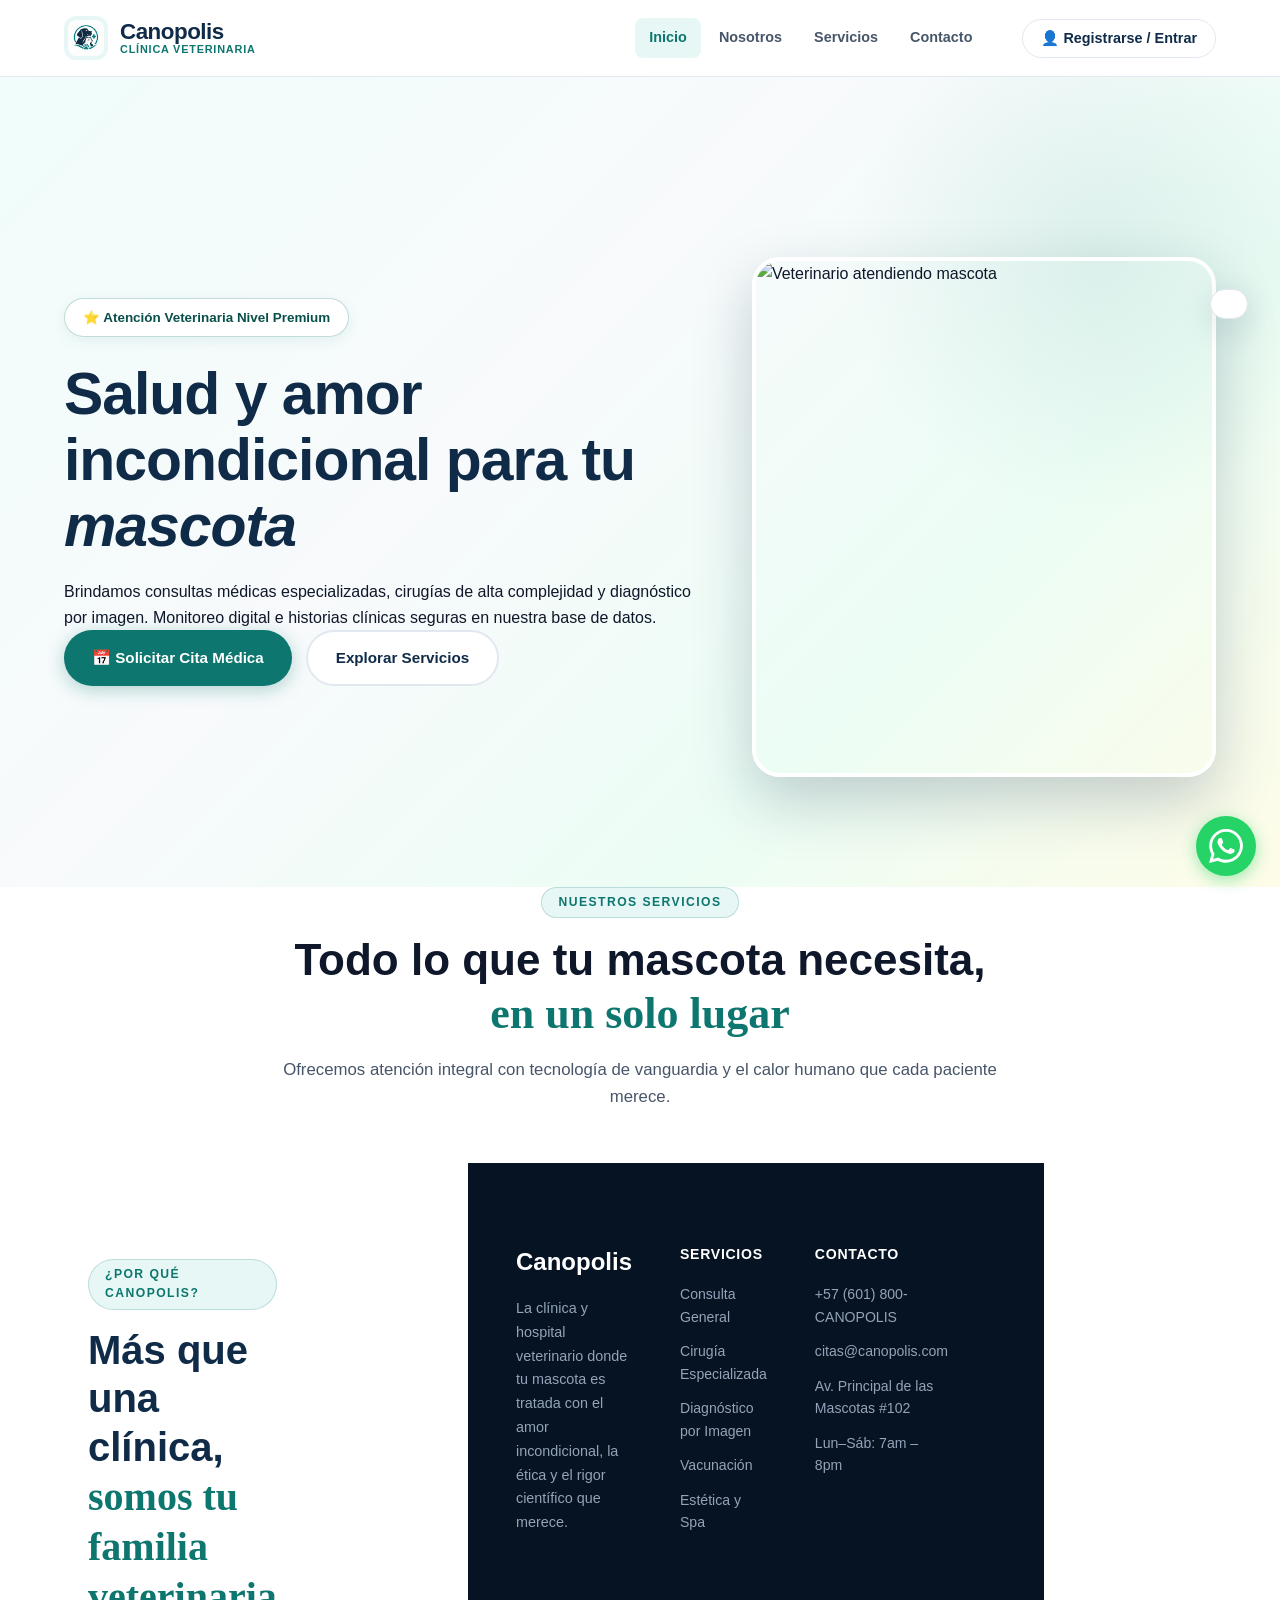
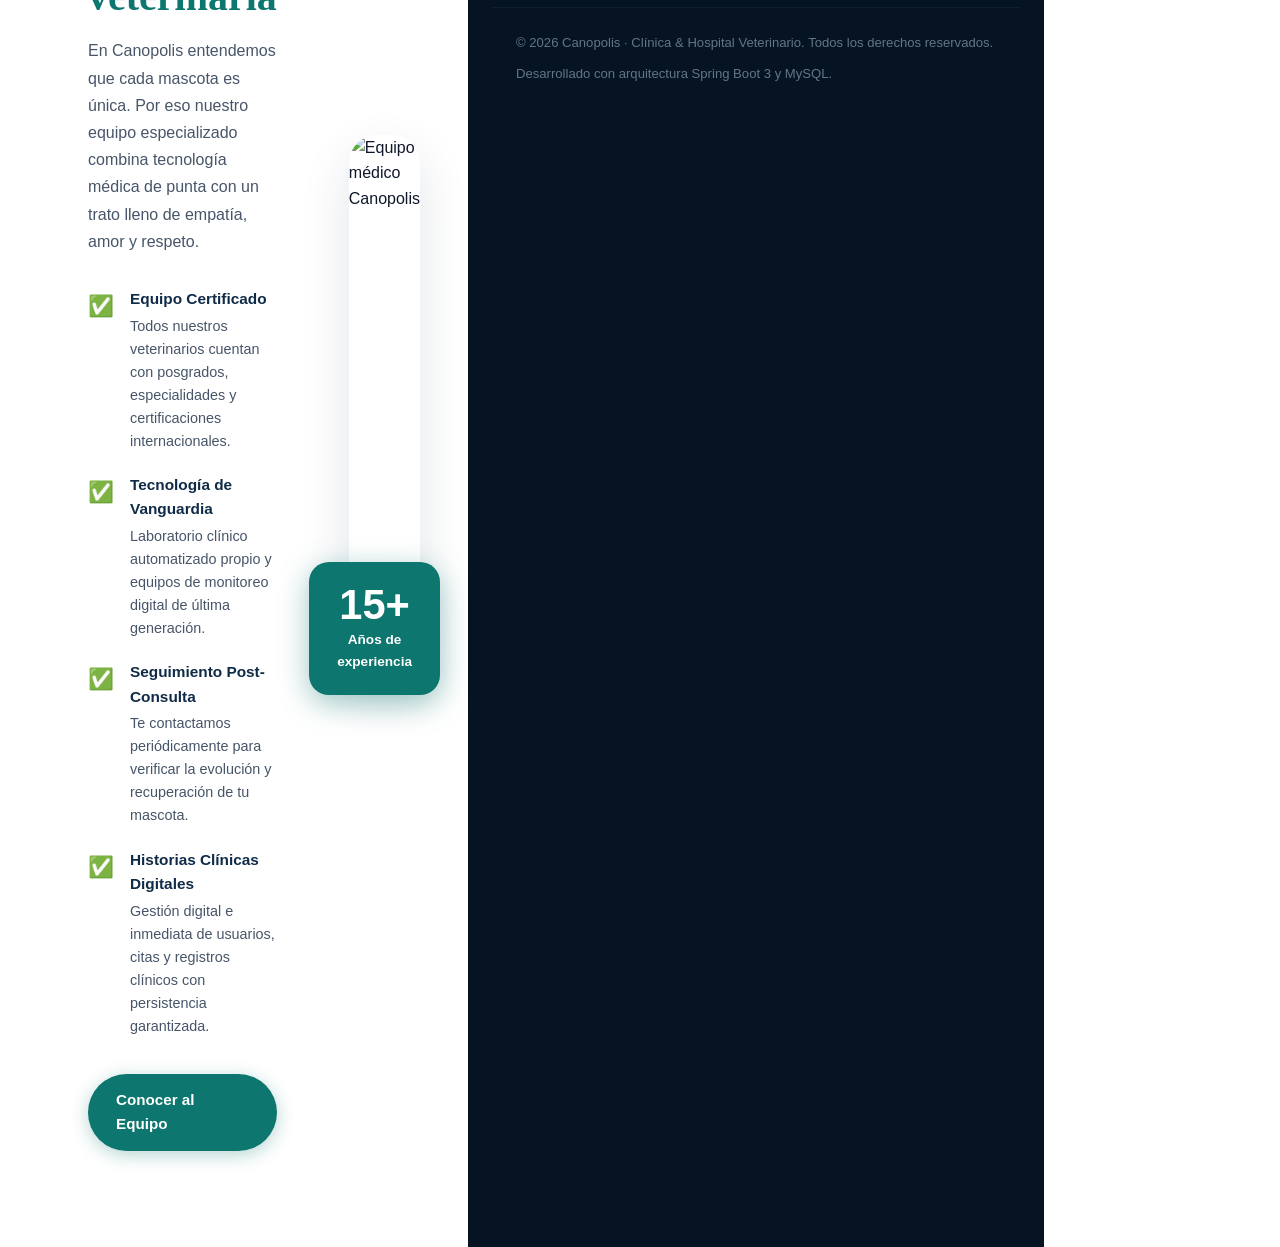
==== src/main/resources/static/index.html @ cd254b2e "Remove service cards from index.html Removed multiple service cards from the services grid section." ====
<!DOCTYPE html>
<html lang="es">

<head>
    <meta charset="UTF-8">
    <meta name="viewport" content="width=device-width, initial-scale=1.0">

    <title>Canopolis - Clínica Veterinaria</title>

    <link rel="stylesheet" href="css/styles.css">
</head>

<body>

    <!-- =======================================================
         HEADER / NAVBAR
    ======================================================== -->
    <header id="navbar" class="header">
<nav class="navbar">
    <a href="index.html" class="logo">
        <img src="images/logo-canopolis.png" alt="Canopolis" class="logo-image">
        <div class="logo-text">
            <strong>Canopolis</strong>
            <small>Clínica Veterinaria</small>
        </div>
    </a>
    
    <!-- Botón Hamburguesa para Móviles -->
    <button class="hamburger" id="hamburgerBtn" onclick="toggleMenu()" aria-label="Menú">
        <span></span>
        <span></span>
        <span></span>
    </button>
    
    <ul class="nav-menu" id="navMenu">
        <!-- Enlaces comunes para todos -->
        <li><a href="index.html" class="nav-link active">Inicio</a></li>
        <li><a href="nosotros.html" class="nav-link">Nosotros</a></li>
        <li><a href="servicios.html" class="nav-link">Servicios</a></li>
        <li><a href="contacto.html" class="nav-link">Contacto</a></li>
        
        <!-- ENLACES CONDICIONALES SEGÚN ROL -->
        
        <!-- Panel (SOLO VETERINARIO/ADMIN) -->
        <li id="panelVetNav" style="display: none;">
            <a href="veterinario.html" class="nav-link" onclick="accederPanelMedico(event)"> Panel Médico</a>
        </li>
        
        <!-- Mis Citas (SOLO CLIENTE) -->
        <li id="btnMisCitas" style="display: none;">
            <a href="javascript:void(0)" class="nav-link" onclick="abrirModalMisCitas()"> Mis Citas</a>
        </li>
        
        <!-- Historial Clínico (SOLO CLIENTE) -->
        <li id="btnHistorialClinico" style="display: none;">
            <a href="historia-clinica.html" class="nav-link">📋 Historial</a>
        </li>
        
        <!-- SEPARADOR para elementos de autenticación en móvil -->
        <li class="mobile-auth-actions" id="mobileAuthSeparator" style="display: none; margin-top: 12px; padding-top: 12px; border-top: 1px solid var(--clr-border);"></li>
        
        <!-- Botón Login / Registro (cuando NO está logueado) - MÓVIL -->
        <li class="mobile-auth-actions" id="mobileGuestActions">
            <button class="btn-login mobile-btn" onclick="switchModalTab('register'); openModal('loginModal')">
                👤 Registrarse / Entrar
            </button>
        </li>
        
        <!-- Badge de usuario logueado - MÓVIL -->
        <li class="mobile-auth-actions" id="mobileUserBadge" style="display: none;">
            <div style="width: 100%; display: flex; justify-content: space-between; align-items: center; gap: 10px;">
                <div style="display: flex; align-items: center; gap: 10px;">
                    <div class="user-avatar" id="mobileUserAvatar" style="width: 32px; height: 32px; border-radius: 50%; background: var(--clr-primary); color: white; display: flex; align-items: center; justify-content: center; font-weight: bold; font-size: 0.9rem;">U</div>
                    <div style="display: flex; flex-direction: column;">
                        <span id="mobileUserName" style="font-weight: 700; font-size: 0.85rem; color: var(--clr-secondary);">Usuario</span>
                        <span id="mobileUserRole" style="font-size: 0.7rem; color: var(--clr-gray); font-weight: 600;">CLIENTE</span>
                    </div>
                </div>
                <button class="btn-logout" onclick="handleLogout()" style="font-size: 0.75rem; padding: 4px 10px;">Salir</button>
            </div>
        </li>
    </ul>
    
    <!-- Botón Login / Registro (cuando NO está logueado) - DESKTOP -->
    <div class="guest-actions" id="guestNavActions">
        <button class="btn-login" onclick="switchModalTab('register'); openModal('loginModal')">
            👤 Registrarse / Entrar
        </button>
    </div>
    
    <!-- Badge de usuario logueado - DESKTOP -->
    <div class="user-badge" id="userProfileBadge" style="display: none;">
        <div class="user-avatar" id="userAvatar">U</div>
        <div class="user-info">
            <span id="userName">Usuario</span>
            <span id="userRole">CLIENTE</span>
        </div>
        <button class="btn-logout" onclick="handleLogout()">Salir</button>
    </div>
</nav>
    </header>


    <!-- =======================================================
         HERO SECTION
    ======================================================== -->
    <section class="hero" id="inicio">

        <div class="hero-content">

            <div class="hero-text">

                <div class="hero-badge">

                    ⭐ Atención Veterinaria Nivel Premium

                </div>

                <h1 class="hero-title">

                    Salud y amor incondicional para tu
                    <em>mascota</em>

                </h1>

                <p class="hero-description">

                    Brindamos consultas médicas especializadas,
                    cirugías de alta complejidad y
                    diagnóstico por imagen.

                    Monitoreo digital e historias clínicas seguras
                    en nuestra base de datos.

                </p>


                <!-- ===================================================
                     BOTONES HERO
                ==================================================== -->
                <div class="hero-buttons">

                    <button type="button"
                            class="btn-primary btn-large"
                            onclick="openModal('appointmentModal')">

                        📅 Solicitar Cita Médica

                    </button>

                    <a href="#servicios"
                       class="btn-outline btn-large">

                        Explorar Servicios

                    </a>

                </div>

            </div>


            <!-- Imagen -->
            <div class="hero-image-wrap">

                <div class="hero-img-container">

                    <img src="https://images.unsplash.com/photo-1700665537604-412e89a285c3?w=680&h=760&fit=crop&auto=format"
                         alt="Veterinario atendiendo mascota"
                         class="hero-img">


                    <div class="floating-badge badge-top">

                         </div>

                </div>

            </div>

        </div>

    </section>


    <!-- =======================================================
         SERVICIOS
    ======================================================== -->
    <section class="services" id="servicios">

        <div class="container">

            <div class="section-header">

                <span class="section-label">
                    NUESTROS SERVICIOS
                </span>

                <h2 class="section-title">

                    Todo lo que tu mascota necesita,
                    <em>en un solo lugar</em>

                </h2>

                <p class="section-subtitle">

                    Ofrecemos atención integral con tecnología
                    de vanguardia y el calor humano que cada
                    paciente merece.

                </p>

            </div>


            <div class="services-grid">

    <!-- =======================================================
         POR QUÉ ELEGIRNOS
    ======================================================== -->
    <section class="why-section">

        <div class="container">

            <div class="why-inner">

                <div class="why-text">

                    <span class="section-label">
                        ¿POR QUÉ CANOPOLIS?
                    </span>

                    <h2 class="section-title">

                        Más que una clínica,
                        <em>somos tu familia veterinaria</em>

                    </h2>

                    <p>

                        En Canopolis entendemos que cada mascota
                        es única. Por eso nuestro equipo especializado
                        combina tecnología médica de punta con un trato
                        lleno de empatía, amor y respeto.

                    </p>


                    <div class="why-features">


                        <div class="why-feature">

                            <span class="why-icon">
                                ✅
                            </span>

                            <div>

                                <strong>
                                    Equipo Certificado
                                </strong>

                                <p>

                                    Todos nuestros veterinarios cuentan
                                    con posgrados, especialidades y
                                    certificaciones internacionales.

                                </p>

                            </div>

                        </div>


                        <div class="why-feature">

                            <span class="why-icon">
                                ✅
                            </span>

                            <div>

                                <strong>
                                    Tecnología de Vanguardia
                                </strong>

                                <p>

                                    Laboratorio clínico automatizado
                                    propio y equipos de monitoreo digital
                                    de última generación.

                                </p>

                            </div>

                        </div>


                        <div class="why-feature">

                            <span class="why-icon">
                                ✅
                            </span>

                            <div>

                                <strong>
                                    Seguimiento Post-Consulta
                                </strong>

                                <p>

                                    Te contactamos periódicamente para
                                    verificar la evolución y recuperación
                                    de tu mascota.

                                </p>

                            </div>

                        </div>


                        <div class="why-feature">

                            <span class="why-icon">
                                ✅
                            </span>

                            <div>

                                <strong>
                                    Historias Clínicas Digitales
                                </strong>

                                <p>

                                    Gestión digital e inmediata de usuarios,
                                    citas y registros clínicos con
                                    persistencia garantizada.

                                </p>

                            </div>

                        </div>

                    </div>


                    <a href="nosotros.html"
                       class="btn-primary">

                        Conocer al Equipo

                    </a>

                </div>


                <div class="why-image">

                    <img src="https://images.unsplash.com/photo-1579684288361-5c1a2957a700?w=560&h=640&fit=crop&auto=format"
                         alt="Equipo médico Canopolis">

                    <div class="why-badge">

                        <span class="why-badge-num">
                            15+
                        </span>

                        <span class="why-badge-text">

                            Años de
                            <br>
                            experiencia

                        </span>

                    </div>

                </div>

            </div>

        </div>

    </section>


    <!-- =======================================================
         FOOTER
    ======================================================== -->
    <footer class="footer">

        <div class="container">

            <div class="footer-inner">


                <div class="footer-brand">

                    <div class="footer-logo">
                        Canopolis
                    </div>

                    <p>

                        La clínica y hospital veterinario donde
                        tu mascota es tratada con el amor
                        incondicional, la ética y el rigor científico
                        que merece.

                    </p>

                </div>


                <div class="footer-col">

                    <h5>
                        Servicios
                    </h5>

                    <ul>

                        <li>
                            <a href="#servicios">
                                Consulta General
                            </a>
                        </li>

                        <li>
                            <a href="#servicios">
                                Cirugía Especializada
                            </a>
                        </li>

                        <li>
                            <a href="#servicios">
                                Diagnóstico por Imagen
                            </a>
                        </li>

                        <li>
                            <a href="#servicios">
                                Vacunación
                            </a>
                        </li>

                        <li>
                            <a href="#servicios">
                                Estética y Spa
                            </a>
                        </li>

                    </ul>

                </div>


                <div class="footer-col">

                    <h5>
                        Contacto
                    </h5>

                    <ul>

                        <li>
                            +57 (601) 800-CANOPOLIS
                        </li>

                        <li>
                            citas@canopolis.com
                        </li>

                        <li>
                            Av. Principal de las Mascotas #102
                        </li>

                        <li>
                            Lun–Sáb: 7am – 8pm
                        </li>

                    </ul>

                </div>

            </div>


            <div class="footer-bottom">

                <p>
                    &copy; 2026 Canopolis · Clínica & Hospital
                    Veterinario. Todos los derechos reservados.
                </p>

                <p>
                    Desarrollado con arquitectura Spring Boot 3
                    y MySQL.
                </p>

            </div>

        </div>

    </footer>


    <!-- =======================================================
         LOGIN MODAL
    ======================================================== -->
    <div id="loginModal"
         class="modal-overlay"
         onclick="closeModalOutside(event, 'loginModal')">

        <div class="modal">

            <button class="modal-close"
                    onclick="closeModal('loginModal')">

                &times;

            </button>

            <div class="modal-logo">
                🐾 Canopolis
            </div>

            <h3>
                Iniciar Sesión
            </h3>

            <p>
                Accede al portal médico, historial clínico
                y gestión MySQL
            </p>


            <div class="modal-tabs">

                <button id="modalTabLogin"
                        class="modal-tab-btn active"
                        onclick="switchModalTab('login')">

                    Iniciar Sesión

                </button>

                <button id="modalTabRegister"
                        class="modal-tab-btn"
                        onclick="switchModalTab('register')">

                    Crear Cuenta

                </button>

            </div>


            <button class="demo-fill-btn"
                    onclick="fillDemoCredentials()">

                ⚡ Autocompletar con credenciales demo

            </button>


            <!-- Login -->
            <div id="loginForm"
                 class="tab-content active">

                <form onsubmit="handleLogin(event)">

                    <div class="form-group">

                        <label for="loginEmail">
                            Correo electrónico *
                        </label>

                        <input type="email"
                               id="loginEmail"
                               name="email"
                               required>

                    </div>


                    <div class="form-group">

                        <label for="loginPassword">
                            Contraseña *
                        </label>

                        <div class="pwd-input-wrap">

                            <input type="password"
                                   id="loginPassword"
                                   name="password"
                                   required>

                            <button type="button"
                                    class="toggle-pwd-btn"
                                    onclick="togglePasswordVisibility('loginPassword')">

                                👁️

                            </button>

                        </div>

                    </div>


                    <div id="authFeedback"
                         class="form-feedback"
                         style="display: none;">

                    </div>


                    <button type="submit"
                            id="loginSubmitBtn"
                            class="btn-primary full-btn">

                        Ingresar al Sistema

                    </button>

                </form>


                <p class="modal-footer-text">

                    ¿No tienes cuenta?

                    <a href="javascript:void(0)"
                       onclick="switchModalTab('register')">

                        Regístrate gratis

                    </a>

                </p>

            </div>


            <!-- Registro -->
            <div id="registerForm"
                 class="tab-content"
                 style="display: none;">

                <form onsubmit="handleRegister(event)">

                    <div class="form-group">

                        <label for="regName">
                            Nombre completo *
                        </label>

                        <input type="text"
                               id="regName"
                               name="name"
                               required>

                    </div>


                    <div class="form-group">

                        <label for="regEmail">
                            Correo electrónico *
                        </label>

                        <input type="email"
                               id="regEmail"
                               name="email"
                               required>

                    </div>


                    <div class="form-group">

                        <label for="regPassword">
                            Contraseña *
                        </label>

                        <div class="pwd-input-wrap">

                            <input type="password"
                                   id="regPassword"
                                   name="password"
                                   required>

                            <button type="button"
                                    class="toggle-pwd-btn"
                                    onclick="togglePasswordVisibility('regPassword')">

                                👁️

                            </button>

                        </div>

                    </div>


                    <button type="submit"
                            id="registerSubmitBtn"
                            class="btn-primary full-btn">

                        Crear Cuenta y Entrar

                    </button>

                </form>

            </div>

        </div>

    </div>


    <!-- =======================================================
         APPOINTMENT MODAL
         MODAL PARA AGENDAR CITA
    ======================================================== -->
    <div id="appointmentModal"
         class="modal-overlay"
         onclick="closeModalOutside(event, 'appointmentModal')">

        <div class="modal">

            <button class="modal-close"
                    onclick="closeModal('appointmentModal')">
                &times;
            </button>

            <div class="modal-logo">
                🐾 Canopolis
            </div>

            <h3>
                Agendar Cita Médica
            </h3>

            <p>
                Reserva una consulta para la atención de tu mascota
            </p>

            <form id="appointmentForm"
                onsubmit="submitForm(event)">

                <!-- Nombre mascota -->
                <div class="form-group">
                    <label for="petName">
                        Nombre de la mascota *
                    </label>
                    <input type="text"
                           id="petName"
                           name="petName"
                           placeholder="Ej. Firulais"
                           required>
                </div>

                <!-- Mini menú: Tipo de Mascota -->
                <div class="form-group">
                    <label class="form-label">
                        Tipo de Mascota *
                    </label>
                    <div class="pet-type-selector" id="petTypeSelector">
                        <button type="button" class="pet-type-btn active" data-value="Perro" onclick="selectPetType(this, 'Perro')">
                            <span class="pet-type-icon">🐶</span>
                            <span class="pet-type-name">Perro</span>
                        </button>
                        <button type="button" class="pet-type-btn" data-value="Gato" onclick="selectPetType(this, 'Gato')">
                            <span class="pet-type-icon">🐱</span>
                            <span class="pet-type-name">Gato</span>
                        </button>
                        <button type="button" class="pet-type-btn" data-value="Ave" onclick="selectPetType(this, 'Ave')">
                            <span class="pet-type-icon">🦜</span>
                            <span class="pet-type-name">Ave</span>
                        </button>
                        <button type="button" class="pet-type-btn" data-value="Roedor" onclick="selectPetType(this, 'Roedor')">
                            <span class="pet-type-icon">🐰</span>
                            <span class="pet-type-name">Roedor</span>
                        </button>
                        <button type="button" class="pet-type-btn" data-value="Otro" onclick="selectPetType(this, 'Otro')">
                            <span class="pet-type-icon">🐾</span>
                            <span class="pet-type-name">Otro</span>
                        </button>
                    </div>
                    <input type="hidden" id="petSpecies" name="petSpecies" value="Perro">
                </div>

                <!-- Tipo de consulta -->
                <div class="form-group">
                    <label for="appointmentType">
                        Tipo de consulta *
                    </label>
                    <select id="appointmentType"
                            name="appointmentType"
                            required>
                        <option value=""
                                disabled
                                selected>
                            Selecciona un servicio
                        </option>
                        <option value="general">
                            Consulta General
                        </option>
                        <option value="vaccine">
                            Vacunación
                        </option>
                        <option value="checkup">
                            Chequeo Preventivo
                        </option>
                        <option value="surgery">
                            Cirugía Especializada
                        </option>
                    </select>
                </div>

                <!-- Preferencia de Jornada / Horario (Reemplazo de fecha y hora) -->
                <div class="form-group">
                    <label for="appointmentSchedule">
                        Jornada o Preferencia de Horario *
                    </label>
                    <select id="appointmentSchedule"
                            name="appointmentSchedule"
                            required>
                        <option value="manana" selected>
                            🌅 Jornada Mañana (8:00 AM - 12:00 PM)
                        </option>
                        <option value="tarde">
                            ☀️ Jornada Tarde (12:00 PM - 5:00 PM)
                        </option>
                        <option value="noche">
                            🌙 Jornada Noche (5:00 PM - 8:00 PM)
                        </option>
                        <option value="asap">
                            ⚡ Lo antes posible / Primer turno disponible
                        </option>
                    </select>
                </div>

                <!-- Notas -->
                <div class="form-group">
                    <label for="appointmentNotes">
                        Motivo de la visita / Notas adicionales
                    </label>
                    <textarea id="appointmentNotes"
                              name="notes"
                              rows="3"
                              placeholder="Describe brevemente los síntomas o motivo..."></textarea>
                </div>

                <!-- Mensaje -->
                <div id="appointmentFeedback"
                     class="form-feedback"
                     style="display: none;">
                </div>

                <!-- Confirmar -->
                <button type="submit"
                        id="appointmentSubmitBtn"
                        class="btn-primary full-btn">
                    📅 Confirmar Cita
                </button>

            </form>

        </div>

    </div>

    <!-- =======================================================
         MODAL CATÁLOGO DE VACUNAS
    ======================================================== -->
    <div id="vaccineCatalogModal"
         class="modal-overlay"
         onclick="closeModalOutside(event, 'vaccineCatalogModal')">

        <div class="modal" style="max-width: 760px;">

            <button class="modal-close"
                    onclick="closeModal('vaccineCatalogModal')">
                &times;
            </button>

            <div class="modal-logo">
                💉 Canopolis
            </div>

            <h3>
                Catálogo de Vacunación Veterinaria
            </h3>

            <p>
                Biológicos certificados con cadena de frío garantizada y aplicación por especialistas
            </p>

            <div class="vaccine-catalog-grid">

                <div class="vaccine-card">
                    <div class="vaccine-header">
                        <span class="vaccine-badge-target">Caninos 🐕</span>
                        <h4>Vacuna Pentavalente / Séxtuple</h4>
                    </div>
                    <p class="vaccine-desc">Protección integral contra Moquillo, Parvovirus, Hepatitis, Parainfluenza y Leptospirosis.</p>
                    <div class="vaccine-footer">
                        <span class="vaccine-price-tag">$75.000 COP</span>
                        <button type="button" class="btn-primary btn-sm-pad" onclick="selectVaccineAndBook('Vacuna Séxtuple Canina')">Agendar →</button>
                    </div>
                </div>

                <div class="vaccine-card">
                    <div class="vaccine-header">
                        <span class="vaccine-badge-target">Felinos 🐈</span>
                        <h4>Vacuna Triple Felina</h4>
                    </div>
                    <p class="vaccine-desc">Protección indispensable contra Rinotraqueítis, Calicivirus y Panleucopenia felina.</p>
                    <div class="vaccine-footer">
                        <span class="vaccine-price-tag">$65.000 COP</span>
                        <button type="button" class="btn-primary btn-sm-pad" onclick="selectVaccineAndBook('Vacuna Triple Felina')">Agendar →</button>
                    </div>
                </div>

                <div class="vaccine-card">
                    <div class="vaccine-header">
                        <span class="vaccine-badge-target">Caninos y Felinos 🛡️</span>
                        <h4>Vacuna Antirrábica</h4>
                    </div>
                    <p class="vaccine-desc">Inmunización obligatoria anual contra el virus de la Rabia. Incluye carnet oficial.</p>
                    <div class="vaccine-footer">
                        <span class="vaccine-price-tag">$45.000 COP</span>
                        <button type="button" class="btn-primary btn-sm-pad" onclick="selectVaccineAndBook('Vacuna Antirrábica')">Agendar →</button>
                    </div>
                </div>

                <div class="vaccine-card">
                    <div class="vaccine-header">
                        <span class="vaccine-badge-target">Felinos 🐈‍⬛</span>
                        <h4>Vacuna Leucemia Felina (FeLV)</h4>
                    </div>
                    <p class="vaccine-desc">Prevención efectiva del virus de la leucemia felina. Requiere prueba previa.</p>
                    <div class="vaccine-footer">
                        <span class="vaccine-price-tag">$70.000 COP</span>
                        <button type="button" class="btn-primary btn-sm-pad" onclick="selectVaccineAndBook('Vacuna Leucemia Felina')">Agendar →</button>
                    </div>
                </div>

                <div class="vaccine-card">
                    <div class="vaccine-header">
                        <span class="vaccine-badge-target">Caninos 🦮</span>
                        <h4>Vacuna Bordetella (Tos de Perreras)</h4>
                    </div>
                    <p class="vaccine-desc">Protección respiratoria para perros que frecuentan parques, guarderías o hoteles.</p>
                    <div class="vaccine-footer">
                        <span class="vaccine-price-tag">$55.000 COP</span>
                        <button type="button" class="btn-primary btn-sm-pad" onclick="selectVaccineAndBook('Vacuna Bordetella')">Agendar →</button>
                    </div>
                </div>

                <div class="vaccine-card">
                    <div class="vaccine-header">
                        <span class="vaccine-badge-target">Caninos 🦠</span>
                        <h4>Vacuna Giardia</h4>
                    </div>
                    <p class="vaccine-desc">Disminuye la severidad de cuadros diarreicos y excreción de quistes por Giardia.</p>
                    <div class="vaccine-footer">
                        <span class="vaccine-price-tag">$50.000 COP</span>
                        <button type="button" class="btn-primary btn-sm-pad" onclick="selectVaccineAndBook('Vacuna Giardia')">Agendar →</button>
                    </div>
                </div>

            </div>

        </div>

    </div>


   

    <!-- =======================================================
         BACK TO TOP
    ======================================================== -->
    <button id="backToTop"
            class="back-to-top"
            onclick="window.scrollTo({top:0,behavior:'smooth'})">

        ↑

    </button>


    <!-- =======================================================
         MODAL MIS CITAS
    ======================================================== -->
    <div id="misCitasModal"
         class="modal-overlay"
         onclick="closeModalOutside(event, 'misCitasModal')">

        <div class="modal"
             style="max-width: 680px;">

            <button class="modal-close"
                    onclick="closeModal('misCitasModal')">

                &times;

            </button>


            <div class="modal-logo">

                📅 Mis Citas Médicas

            </div>


            <p>
                Historial y citas programadas en Canopolis
            </p>


            <div id="misCitasContenido"
                 style="margin-top: 20px;
                        max-height: 400px;
                        overflow-y: auto;">

                <p style="text-align: center;
                          color: var(--clr-gray);">

                    Cargando tus citas...

                </p>

            </div>

        </div>

    </div>


    <!-- =======================================================
         BOTÓN FLOTANTE DE WHATSAPP
    ======================================================== -->
    <a href="https://wa.me/573105341260?text=Hola%20Canopolis%2C%20quisiera%20solicitar%20informaci%C3%B3n%20sobre%20sus%20servicios%20veterinarios"
       class="whatsapp-float"
       target="_blank"
       rel="noopener noreferrer"
       aria-label="Contactar por WhatsApp">
        <span class="whatsapp-tooltip">💬 ¡Habla con nosotros por WhatsApp!</span>
        <svg width="34" height="34" viewBox="0 0 24 24" fill="currentColor">
            <path d="M.057 24l1.687-6.163c-1.041-1.804-1.588-3.849-1.587-5.946.003-6.556 5.338-11.891 11.893-11.891 3.181.001 6.167 1.24 8.413 3.488 2.245 2.248 3.481 5.236 3.48 8.414-.003 6.557-5.338 11.892-11.893 11.892-1.99-.001-3.951-.5-5.688-1.448l-6.705 1.654zm6.597-3.807c1.676.995 3.276 1.591 5.392 1.592 5.448 0 9.886-4.434 9.889-9.885.002-5.462-4.415-9.89-9.881-9.892-5.452 0-9.887 4.434-9.889 9.884-.001 2.225.651 3.891 1.746 5.634l-.999 3.648 3.742-.981zm11.387-5.464c-.074-.124-.272-.198-.57-.347-.297-.149-1.758-.868-2.031-.967-.272-.099-.47-.149-.669.149-.198.297-.768.967-.941 1.165-.173.198-.347.223-.644.074-.297-.149-1.255-.462-2.39-1.475-.883-.788-1.48-1.761-1.653-2.059-.173-.297-.018-.458.13-.606.134-.133.297-.347.446-.521.151-.172.2-.296.3-.495.099-.198.05-.372-.025-.521-.075-.148-.669-1.611-.916-2.206-.242-.579-.487-.501-.669-.51l-.57-.01c-.198 0-.52.074-.792.372s-1.04 1.016-1.04 2.479 1.065 2.876 1.213 3.074c.149.198 2.095 3.2 5.076 4.487.709.306 1.263.489 1.694.626.712.226 1.36.194 1.872.118.571-.085 1.758-.719 2.006-1.413.248-.695.248-1.29.173-1.414z"/>
        </svg>
    </a>

    <!-- =======================================================
         JAVASCRIPT
    ======================================================== -->
    <script src="js/app.js"></script>

</body>

</html>
---- src/main/resources/static/css/styles.css ----
/* ==========================================================================
   CANOPOLIS - CLÍNICA & HOSPITAL VETERINARIO
   Paleta Institucional: Verde Clínico, Azul Marino Institucional y Blanco Puro
   ========================================================================== */

/* --- VARIABLES INSTITUCIONALES --- */
:root {
  /* Primarios Institucionales (Verde Médico / Teal Quirúrgico) */
  --clr-primary: #0d766e;           /* Verde Clínico Institucional */
  --clr-primary-dark: #084f4a;      /* Teal Médico Oscuro */
  --clr-primary-hover: #0a5c56;
  --clr-primary-light: #e6f7f5;     /* Fondo Menta Clínico Suave */
  --clr-primary-tint: #ccfbf1;      /* Acento Suave */

  /* Secundarios Institucionales (Azul Marino Hospitalario y Confianza) */
  --clr-secondary: #0f2b48;         /* Azul Marino Institucional */
  --clr-secondary-dark: #091a2d;    /* Azul Marino Profundo */
  --clr-secondary-light: #1e3a5f;

  /* Acentos y Señalética Médica */
  --clr-accent: #0f766e;            /* Verde Salud Animal */
  --clr-accent2: #d97706;           /* Ámbar / Oro Institucional para Acreditaciones */
  --clr-emergency: #dc2626;         /* Rojo Alerta de Urgencias 24/7 */
  --clr-emergency-bg: rgba(220, 38, 38, 0.12);

  /* Neutros, Textos y Fondos Clínicos */
  --clr-dark: #0f172a;              /* Slate 900 Principal */
  --clr-dark2: #1e293b;             /* Slate 800 */
  --clr-gray: #475569;              /* Gris Texto Neutro y Profesional */
  --clr-gray-light: #94a3b8;        /* Gris Claro */
  --clr-light: #f8fafc;             /* Fondo Clínico Limpio */
  --clr-light-hover: #f1f5f9;
  --clr-white: #ffffff;             /* Blanco Clínico */
  --clr-border: #e2e8f0;            /* Borde Sutil */
  --clr-border-focus: #0d766e;

  /* Tipografía */
  --font-head: 'Nunito', -apple-system, BlinkMacSystemFont, 'Segoe UI', Roboto, sans-serif;
  --font-body: 'Nunito', -apple-system, BlinkMacSystemFont, 'Segoe UI', Roboto, sans-serif;
  --font-serif: 'Lora', Georgia, serif;
  --font-mono: 'JetBrains Mono', 'Courier New', monospace;

  /* Formas y Sombras Institucionales */
  --radius-sm: 8px;
  --radius: 16px;
  --radius-lg: 24px;
  --radius-full: 9999px;
  --shadow-sm: 0 1px 3px rgba(15, 23, 42, 0.08);
  --shadow: 0 4px 20px rgba(13, 118, 110, 0.12);
  --shadow-card: 0 4px 18px rgba(15, 23, 42, 0.06);
  --shadow-hover: 0 12px 32px rgba(15, 43, 72, 0.14);
  --shadow-elevated: 0 20px 48px -12px rgba(15, 43, 72, 0.18);
  --transition: 0.25s cubic-bezier(0.4, 0, 0.2, 1);
}

/* --- RESET BÁSICO --- */
*, *::before, *::after {
  box-sizing: border-box;
  margin: 0;
  padding: 0;
}

html {
  scroll-behavior: smooth;
}

body {
  font-family: var(--font-body);
  color: var(--clr-dark);
  background: var(--clr-white);
  line-height: 1.6;
  overflow-x: hidden;
  -webkit-font-smoothing: antialiased;
}

img {
  display: block;
  width: 100%;
  height: 100%;
  object-fit: cover;
}

a {
  text-decoration: none;
  color: inherit;
}

ul {
  list-style: none;
}

button, input, select, textarea {
  font-family: inherit;
}

/* --- UTILIDADES DE CONTENIDO --- */
.container {
  max-width: 1200px;
  margin: 0 auto;
  padding: 0 24px;
}

.section {
  padding: 96px 0;
}

.bg-light {
  background: var(--clr-light);
}

.section-header {
  text-align: center;
  max-width: 680px;
  margin: 0 auto 64px;
}

.section-label {
  display: inline-block;
  font-size: 0.76rem;
  font-weight: 800;
  letter-spacing: 0.12em;
  text-transform: uppercase;
  color: var(--clr-primary);
  background: var(--clr-primary-light);
  border: 1px solid rgba(13, 118, 110, 0.2);
  padding: 5px 16px;
  border-radius: var(--radius-full);
  margin-bottom: 16px;
}

.section-label.light {
  background: rgba(255, 255, 255, 0.15);
  color: #fff;
  border-color: rgba(255, 255, 255, 0.25);
}

.section-header h2 {
  font-family: var(--font-head);
  font-size: clamp(2rem, 4vw, 2.75rem);
  font-weight: 800;
  line-height: 1.2;
  color: var(--clr-dark);
  margin-bottom: 16px;
}

.section-header h2 em {
  font-style: normal;
  color: var(--clr-primary);
  font-family: var(--font-serif);
}

.section-header p {
  color: var(--clr-gray);
  font-size: 1.05rem;
}

/* --- BOTONES INSTITUCIONALES --- */
.btn-primary {
  display: inline-flex;
  align-items: center;
  justify-content: center;
  gap: 8px;
  background: var(--clr-primary);
  color: #fff;
  font-family: var(--font-head);
  font-size: 0.95rem;
  font-weight: 700;
  padding: 14px 28px;
  border-radius: var(--radius-full);
  border: none;
  cursor: pointer;
  transition: all var(--transition);
  box-shadow: 0 4px 18px rgba(13, 118, 110, 0.3);
  text-decoration: none;
}

.btn-primary:hover {
  background: var(--clr-primary-dark);
  transform: translateY(-2px);
  box-shadow: 0 8px 26px rgba(13, 118, 110, 0.42);
}

.btn-outline {
  display: inline-flex;
  align-items: center;
  justify-content: center;
  gap: 8px;
  background: #fff;
  color: var(--clr-secondary);
  font-family: var(--font-head);
  font-size: 0.95rem;
  font-weight: 700;
  padding: 14px 28px;
  border-radius: var(--radius-full);
  border: 2px solid var(--clr-border);
  cursor: pointer;
  transition: all var(--transition);
  text-decoration: none;
}

.btn-outline:hover {
  border-color: var(--clr-primary);
  color: var(--clr-primary);
  background: var(--clr-primary-light);
  transform: translateY(-2px);
}

.btn-secondary-pill {
  display: inline-flex;
  align-items: center;
  gap: 8px;
  background: var(--clr-secondary);
  color: #fff;
  font-family: var(--font-head);
  font-size: 0.9rem;
  font-weight: 700;
  padding: 14px 24px;
  border-radius: var(--radius-full);
  border: none;
  cursor: pointer;
  transition: all var(--transition);
}

.btn-secondary-pill:hover {
  background: var(--clr-secondary-light);
  transform: translateY(-2px);
  box-shadow: 0 6px 20px rgba(15, 43, 72, 0.3);
}

.btn-login {
  display: inline-flex;
  align-items: center;
  gap: 6px;
  background: transparent;
  color: var(--clr-secondary);
  font-family: var(--font-head);
  font-size: 0.9rem;
  font-weight: 700;
  padding: 10px 18px;
  border-radius: var(--radius-full);
  border: 1.5px solid var(--clr-border);
  cursor: pointer;
  transition: all var(--transition);
}

.btn-login:hover {
  border-color: var(--clr-primary);
  color: var(--clr-primary);
  background: var(--clr-primary-light);
}

.btn-cta {
  background: var(--clr-primary);
  color: #fff;
  font-family: var(--font-head);
  font-size: 0.9rem;
  font-weight: 700;
  padding: 12px 24px;
  border-radius: var(--radius-full);
  border: none;
  cursor: pointer;
  transition: background var(--transition), transform var(--transition);
}

.btn-cta:hover {
  background: var(--clr-primary-dark);
  transform: scale(1.03);
}

.full-btn {
  width: 100%;
  justify-content: center;
}

/* --- TOPBAR INSTITUCIONAL --- */
.topbar {
  background: var(--clr-secondary-dark);
  color: #cbd5e1;
  font-size: 0.82rem;
  padding: 8px 0;
  border-bottom: 1px solid rgba(255, 255, 255, 0.08);
}

.topbar-inner {
  max-width: 1200px;
  margin: 0 auto;
  padding: 0 24px;
  display: flex;
  align-items: center;
  justify-content: space-between;
  gap: 16px;
  flex-wrap: wrap;
}

.topbar-left {
  display: flex;
  align-items: center;
  gap: 20px;
  flex-wrap: wrap;
}

.topbar-left strong {
  color: #5eead4;
}

.emergency-badge {
  display: inline-flex;
  align-items: center;
  gap: 6px;
  background: rgba(220, 38, 38, 0.2);
  color: #fca5a5;
  border: 1px solid rgba(220, 38, 38, 0.35);
  padding: 4px 14px;
  border-radius: var(--radius-full);
  font-weight: 700;
  font-size: 0.78rem;
  letter-spacing: 0.2px;
  animation: pulse-text 2s ease-in-out infinite;
}

@keyframes pulse-text {
  0%, 100% { opacity: 1; }
  50% { opacity: 0.75; }
}

/* Status Pill MySQL XAMPP en Topbar */
.status-pill {
  display: inline-flex;
  align-items: center;
  gap: 7px;
  padding: 3px 10px;
  border-radius: var(--radius-full);
  background: rgba(15, 23, 42, 0.7);
  border: 1px solid rgba(255, 255, 255, 0.15);
  font-size: 0.76rem;
  font-weight: 600;
  color: #cbd5e1;
}

.status-dot {
  width: 7px;
  height: 7px;
  border-radius: 50%;
  background-color: #f59e0b;
  box-shadow: 0 0 8px #f59e0b;
  transition: all var(--transition);
}

.status-dot.online {
  background-color: #10b981;
  box-shadow: 0 0 10px #10b981;
}

.status-dot.offline {
  background-color: #ef4444;
  box-shadow: 0 0 10px #ef4444;
}

/* --- NAVBAR CORREGIDO --- */
.header {
  position: sticky;
  top: 0;
  z-index: 100;
  background: rgba(255, 255, 255, 0.98);
  backdrop-filter: blur(14px);
  -webkit-backdrop-filter: blur(14px);
  border-bottom: 1px solid var(--clr-border);
  transition: box-shadow var(--transition);
}

.header.scrolled {
  box-shadow: 0 4px 24px rgba(15, 43, 72, 0.08);
}

.navbar {
  max-width: 1200px;
  margin: 0 auto;
  padding: 0 24px;
  height: 76px;
  display: flex;
  align-items: center;
  justify-content: space-between;
  gap: 28px;
}

.logo {
  display: flex;
  align-items: center;
  gap: 12px;
  color: var(--clr-secondary);
  flex-shrink: 0;
}

.logo-image {
  width: 44px;
  height: 44px;
  object-fit: contain;
  border-radius: 12px;
  background: var(--clr-primary-light);
  padding: 4px;
}

.logo-text {
  display: flex;
  flex-direction: column;
  line-height: 1.1;
}

.logo-text strong {
  font-family: var(--font-head);
  font-size: 1.4rem;
  font-weight: 900;
  color: var(--clr-secondary);
  letter-spacing: -0.5px;
}

.logo-text small {
  font-size: 0.68rem;
  font-weight: 800;
  text-transform: uppercase;
  letter-spacing: 0.8px;
  color: var(--clr-primary);
}

.nav-menu {
  display: flex;
  align-items: center;
  gap: 4px;
  margin-left: auto;
  list-style: none;
}

.nav-menu li {
  display: inline-block;
}

.nav-link {
  font-size: 0.9rem;
  font-weight: 700;
  color: var(--clr-gray);
  padding: 8px 14px;
  border-radius: var(--radius-sm);
  transition: color var(--transition), background var(--transition);
  display: inline-block;
}

.nav-link:hover, .nav-link.active {
  color: var(--clr-primary);
  background: var(--clr-primary-light);
}

.guest-actions {
  display: flex;
  align-items: center;
  gap: 12px;
  flex-shrink: 0;
  margin-left: 16px;
}

.user-badge {
  display: flex;
  align-items: center;
  gap: 10px;
  background: var(--clr-primary-light);
  border: 1px solid rgba(13, 118, 110, 0.3);
  padding: 6px 14px;
  border-radius: var(--radius-full);
  flex-shrink: 0;
}

.user-avatar {
  width: 32px;
  height: 32px;
  border-radius: 50%;
  background: var(--clr-primary);
  color: #fff;
  font-weight: 800;
  font-size: 0.85rem;
  display: flex;
  align-items: center;
  justify-content: center;
  flex-shrink: 0;
}

.user-info {
  display: flex;
  flex-direction: column;
  line-height: 1.15;
}

.user-info span {
  font-size: 0.85rem;
}

#userName {
  font-weight: 800;
  color: var(--clr-secondary);
}

#userRole {
  font-size: 0.68rem;
  color: var(--clr-primary-dark);
  font-weight: 700;
}

.btn-logout {
  background: none;
  border: none;
  cursor: pointer;
  display: flex;
  align-items: center;
  gap: 4px;
  font-size: 0.75rem;
  font-weight: 700;
  color: var(--clr-emergency);
  padding: 4px 8px;
  border-radius: var(--radius-sm);
  transition: background var(--transition);
}

.btn-logout:hover {
  background: rgba(220, 38, 38, 0.1);
}

.hamburger {
  display: none;
  flex-direction: column;
  gap: 5px;
  padding: 8px;
  background: none;
  border: none;
  cursor: pointer;
  margin-left: auto;
}

.hamburger span {
  width: 24px;
  height: 2.5px;
  background: var(--clr-secondary);
  border-radius: 2px;
  transition: all var(--transition);
  display: block;
}

/* --- HERO --- */
.hero {
  min-height: 90vh;
  background: linear-gradient(135deg, #f0fdfa 0%, #f8fafc 40%, #ecfdf5 70%, #fefce8 100%);
  display: flex;
  flex-direction: column;
  justify-content: center;
  padding: 60px 0 0;
  position: relative;
  overflow: hidden;
}

.hero::before {
  content: '';
  position: absolute;
  top: -80px;
  right: -80px;
  width: 520px;
  height: 520px;
  background: radial-gradient(circle, rgba(13, 118, 110, 0.09) 0%, transparent 70%);
  pointer-events: none;
}

.hero-content {
  max-width: 1200px;
  margin: 0 auto;
  padding: 60px 24px 50px;
  display: grid;
  grid-template-columns: 1.15fr 0.85fr;
  align-items: center;
  gap: 60px;
}

.hero-badge {
  display: inline-flex;
  align-items: center;
  gap: 8px;
  background: #fff;
  border: 1px solid rgba(13, 118, 110, 0.25);
  color: var(--clr-primary-dark);
  font-size: 0.84rem;
  font-weight: 800;
  padding: 8px 18px;
  border-radius: var(--radius-full);
  margin-bottom: 24px;
  box-shadow: 0 4px 14px rgba(13, 118, 110, 0.08);
}

.hero-title {
  font-family: var(--font-head);
  font-size: clamp(2.4rem, 4.6vw, 3.7rem);
  font-weight: 900;
  line-height: 1.12;
  color: var(--clr-secondary);
  margin-bottom: 20px;
  letter-spacing: -1px;
}

.hero-title .highlight {
  color: var(--clr-primary);
  font-family: var(--font-serif);
  font-style: italic;
  font-weight: 600;
}

.hero-desc {
  font-size: 1.08rem;
  color: var(--clr-gray);
  margin-bottom: 34px;
  max-width: 520px;
  line-height: 1.7;
}

.hero-buttons {
  display: flex;
  gap: 14px;
  flex-wrap: wrap;
  margin-bottom: 50px;
}

.hero-stats {
  display: flex;
  gap: 40px;
  flex-wrap: wrap;
  padding-top: 20px;
  border-top: 1px solid rgba(15, 43, 72, 0.1);
}

.stat-num {
  display: block;
  font-size: 2.2rem;
  font-weight: 900;
  color: var(--clr-secondary);
  line-height: 1;
}

.stat-label {
  font-size: 0.82rem;
  color: var(--clr-gray);
  font-weight: 600;
}

/* Hero Image Wrap & Floating Badges */
.hero-image-wrap {
  display: flex;
  justify-content: center;
  align-items: center;
}

.hero-img-container {
  position: relative;
  width: 100%;
  max-width: 480px;
  border-radius: 28px;
}

.hero-img {
  width: 100%;
  height: 520px;
  object-fit: cover;
  border-radius: 28px;
  box-shadow: 0 24px 60px rgba(15, 43, 72, 0.22);
  border: 4px solid #fff;
}

.floating-badge {
  position: absolute;
  background: #fff;
  border-radius: 16px;
  padding: 14px 18px;
  display: flex;
  align-items: center;
  gap: 12px;
  box-shadow: 0 10px 32px rgba(15, 43, 72, 0.15);
  border: 1px solid var(--clr-border);
  font-size: 0.85rem;
  animation: float 3.5s ease-in-out infinite;
  z-index: 2;
}

.floating-badge.badge-top {
  top: 32px;
  right: -32px;
}

.floating-badge.badge-bottom {
  bottom: 48px;
  left: -32px;
  animation-delay: 1.7s;
}

@keyframes float {
  0%, 100% { transform: translateY(0); }
  50% { transform: translateY(-8px); }
}

.badge-icon {
  width: 44px;
  height: 44px;
  border-radius: 12px;
  display: flex;
  align-items: center;
  justify-content: center;
  font-size: 1.25rem;
  flex-shrink: 0;
}

.badge-green {
  background: var(--clr-primary-light);
}

.badge-orange {
  background: #fef3c7;
}

.badge-title {
  font-weight: 800;
  color: var(--clr-secondary);
  font-size: 0.88rem;
}

.badge-sub {
  color: var(--clr-gray);
  font-size: 0.76rem;
  font-weight: 500;
}

.hero-wave {
  margin-top: auto;
  line-height: 0;
}

.hero-wave svg {
  width: 100%;
  height: 60px;
}

/* --- SERVICIOS CLÍNICOS --- */
.services-grid {
  display: grid;
  grid-template-columns: repeat(3, 1fr);
  gap: 24px;
}

.service-card {
  background: #fff;
  border: 1px solid var(--clr-border);
  border-radius: var(--radius);
  padding: 34px 28px;
  transition: transform var(--transition), box-shadow var(--transition), border-color var(--transition);
  cursor: pointer;
  box-shadow: var(--shadow-card);
  display: flex;
  flex-direction: column;
}

.service-card:hover {
  transform: translateY(-6px);
  box-shadow: var(--shadow-hover);
  border-color: var(--clr-primary);
}

.service-card.featured {
  background: var(--clr-secondary);
  border-color: var(--clr-secondary);
  color: #fff;
}

.service-card.featured p {
  color: #94a3b8;
}

.service-card.featured .service-link {
  color: #5eead4;
}

.service-icon {
  font-size: 2.3rem;
  margin-bottom: 20px;
  display: inline-block;
}

.service-card h3 {
  font-size: 1.2rem;
  font-weight: 800;
  margin-bottom: 12px;
  color: inherit;
}

.service-card p {
  font-size: 0.92rem;
  color: var(--clr-gray);
  line-height: 1.6;
  margin-bottom: 24px;
  flex-grow: 1;
}

.service-link {
  font-size: 0.88rem;
  font-weight: 800;
  color: var(--clr-primary);
  margin-top: auto;
  transition: gap var(--transition);
}

.service-link:hover {
  text-decoration: underline;
}

/* --- POR QUÉ ELEGIRNOS --- */
.why-section {
  padding: 96px 0;
  background: #fff;
}

.why-inner {
  display: grid;
  grid-template-columns: 1fr 1.05fr;
  gap: 72px;
  align-items: center;
}

.why-image {
  position: relative;
  border-radius: 28px;
}

.why-image img {
  width: 100%;
  height: 540px;
  object-fit: cover;
  border-radius: 28px;
  box-shadow: 0 20px 50px rgba(15, 43, 72, 0.12);
}

.why-badge {
  position: absolute;
  bottom: -20px;
  right: -20px;
  background: var(--clr-primary);
  color: #fff;
  border-radius: 20px;
  padding: 22px 28px;
  text-align: center;
  box-shadow: 0 8px 30px rgba(13, 118, 110, 0.4);
  font-size: 0.85rem;
  font-weight: 700;
  display: flex;
  flex-direction: column;
  align-items: center;
  gap: 4px;
}

.why-badge-num {
  font-size: 2.6rem;
  font-weight: 900;
  line-height: 1;
}

.why-text h2 {
  font-family: var(--font-head);
  font-size: clamp(1.9rem, 3.2vw, 2.5rem);
  font-weight: 800;
  line-height: 1.22;
  color: var(--clr-secondary);
  margin-bottom: 16px;
}

.why-text h2 em {
  font-style: normal;
  color: var(--clr-primary);
  font-family: var(--font-serif);
}

.why-text > p {
  color: var(--clr-gray);
  margin-bottom: 32px;
  line-height: 1.7;
}

.why-features {
  display: flex;
  flex-direction: column;
  gap: 20px;
  margin-bottom: 36px;
}

.why-feature {
  display: flex;
  gap: 16px;
  align-items: flex-start;
}

.why-icon {
  font-size: 1.3rem;
  flex-shrink: 0;
  margin-top: 2px;
}

.why-feature strong {
  display: block;
  font-weight: 800;
  color: var(--clr-secondary);
  margin-bottom: 3px;
  font-size: 0.96rem;
}

.why-feature p {
  font-size: 0.9rem;
  color: var(--clr-gray);
  margin: 0;
}

/* --- PANEL CLÍNICO & GESTIÓN MYSQL (XAMPP) --- */
.panel-section {
  background: #f1f5f9;
  border-top: 1px solid var(--clr-border);
  border-bottom: 1px solid var(--clr-border);
}

.panel-card {
  background: #fff;
  border-radius: var(--radius-lg);
  border: 1px solid var(--clr-border);
  padding: 36px;
  box-shadow: var(--shadow-card);
}

.panel-header {
  display: flex;
  align-items: center;
  justify-content: space-between;
  margin-bottom: 28px;
  flex-wrap: wrap;
  gap: 18px;
  padding-bottom: 20px;
  border-bottom: 1px solid var(--clr-border);
}

.panel-title-wrap {
  display: flex;
  align-items: center;
  gap: 16px;
}

.panel-badge-icon {
  width: 52px;
  height: 52px;
  background: var(--clr-primary-light);
  border-radius: 14px;
  display: flex;
  align-items: center;
  justify-content: center;
  font-size: 1.6rem;
}

.panel-title {
  font-size: 1.45rem;
  font-weight: 800;
  color: var(--clr-secondary);
}

.panel-actions-top {
  display: flex;
  gap: 10px;
}

.btn-secondary-sm {
  background: #fff;
  border: 1.5px solid var(--clr-border);
  color: var(--clr-secondary);
  padding: 8px 16px;
  font-size: 0.85rem;
  font-weight: 700;
  border-radius: var(--radius-sm);
  cursor: pointer;
  transition: all var(--transition);
}

.btn-secondary-sm:hover {
  border-color: var(--clr-primary);
  color: var(--clr-primary);
  background: var(--clr-primary-light);
}

.panel-welcome {
  background: linear-gradient(135deg, var(--clr-secondary) 0%, var(--clr-secondary-light) 100%);
  color: #fff;
  border-radius: var(--radius);
  padding: 22px 28px;
  display: flex;
  align-items: center;
  justify-content: space-between;
  margin-bottom: 26px;
  flex-wrap: wrap;
  gap: 14px;
}

.welcome-text h3 {
  font-size: 1.25rem;
  font-weight: 800;
  margin-bottom: 4px;
}

.welcome-text p {
  color: #cbd5e1;
  font-size: 0.88rem;
}

.welcome-meta {
  display: flex;
  gap: 10px;
}

.meta-tag {
  background: rgba(255, 255, 255, 0.12);
  padding: 6px 14px;
  border-radius: var(--radius-full);
  font-size: 0.8rem;
}

.panel-metrics-grid {
  display: grid;
  grid-template-columns: repeat(auto-fit, minmax(240px, 1fr));
  gap: 20px;
  margin-bottom: 28px;
}

.panel-metric {
  background: var(--clr-light);
  border: 1px solid var(--clr-border);
  border-radius: var(--radius);
  padding: 20px;
  display: flex;
  align-items: center;
  gap: 16px;
}

.metric-icon-box {
  width: 48px;
  height: 48px;
  border-radius: 12px;
  display: flex;
  align-items: center;
  justify-content: center;
  font-size: 1.4rem;
}

.metric-icon-box.bg-teal {
  background: var(--clr-primary-light);
}

.metric-icon-box.bg-blue {
  background: #e0f2fe;
}

.metric-icon-box.bg-amber {
  background: #fef3c7;
}

.metric-content {
  display: flex;
  flex-direction: column;
}

.metric-label {
  font-size: 0.78rem;
  font-weight: 700;
  text-transform: uppercase;
  color: var(--clr-gray);
  letter-spacing: 0.4px;
}

.metric-val {
  font-size: 1.35rem;
  font-weight: 900;
  color: var(--clr-secondary);
}

/* Formulario rápido panel */
.panel-quick-add {
  background: #fff;
  border: 1.5px dashed var(--clr-border);
  border-radius: var(--radius);
  padding: 22px;
  margin-bottom: 28px;
}

.panel-quick-add h4 {
  font-size: 0.95rem;
  font-weight: 800;
  color: var(--clr-secondary);
  margin-bottom: 14px;
}

.quick-add-form {
  display: flex;
  gap: 12px;
  flex-wrap: wrap;
}

.quick-add-form input {
  flex: 1;
  min-width: 220px;
  padding: 12px 16px;
  border: 1.5px solid var(--clr-border);
  border-radius: var(--radius-sm);
  font-size: 0.92rem;
  outline: none;
  transition: border-color var(--transition);
}

.quick-add-form input:focus {
  border-color: var(--clr-primary);
  box-shadow: 0 0 0 3px rgba(13, 118, 110, 0.12);
}

.btn-sm-pad {
  padding: 12px 20px;
  font-size: 0.9rem;
}

/* Tabla Institucional */
.table-container {
  overflow-x: auto;
  border-radius: var(--radius);
  border: 1px solid var(--clr-border);
}

.institutional-table {
  width: 100%;
  border-collapse: collapse;
  text-align: left;
  font-size: 0.9rem;
}

.institutional-table th {
  background: var(--clr-secondary);
  color: #fff;
  padding: 14px 18px;
  font-weight: 700;
  font-size: 0.85rem;
  letter-spacing: 0.3px;
}

.institutional-table td {
  padding: 14px 18px;
  border-bottom: 1px solid var(--clr-border);
  color: var(--clr-dark);
}

.institutional-table tr:hover td {
  background: var(--clr-primary-light);
}

/* --- EQUIPO MÉDICO --- */
.team-grid {
  display: grid;
  grid-template-columns: repeat(4, 1fr);
  gap: 24px;
}

.team-card {
  background: #fff;
  border: 1px solid var(--clr-border);
  border-radius: var(--radius);
  overflow: hidden;
  transition: transform var(--transition), box-shadow var(--transition);
  box-shadow: var(--shadow-card);
}

.team-card:hover {
  transform: translateY(-6px);
  box-shadow: var(--shadow-hover);
}

.team-img-wrap {
  height: 220px;
  overflow: hidden;
}

.team-img-wrap img {
  width: 100%;
  height: 100%;
  object-fit: cover;
  transition: transform 0.45s ease;
}

.team-card:hover .team-img-wrap img {
  transform: scale(1.06);
}

.team-info {
  padding: 22px;
}

.team-info h4 {
  font-weight: 800;
  font-size: 1.05rem;
  color: var(--clr-secondary);
  margin-bottom: 4px;
}

.team-role {
  font-size: 0.8rem;
  color: var(--clr-primary);
  font-weight: 700;
  display: block;
  margin-bottom: 10px;
}

.team-info p {
  font-size: 0.85rem;
  color: var(--clr-gray);
  line-height: 1.55;
  margin-bottom: 16px;
}

.team-social {
  display: flex;
  gap: 10px;
}

.team-social a {
  font-size: 0.95rem;
  padding: 5px 10px;
  border-radius: 8px;
  background: var(--clr-light);
  border: 1px solid var(--clr-border);
  transition: all var(--transition);
}

.team-social a:hover {
  background: var(--clr-primary-light);
  border-color: var(--clr-primary);
}

/* --- GALERÍA --- */
.gallery-section {
  padding: 96px 0;
  background: var(--clr-secondary-dark);
}

.gallery-section .section-header h2 {
  color: #fff;
}

.gallery-grid {
  display: grid;
  grid-template-columns: repeat(3, 1fr);
  grid-template-rows: auto auto;
  gap: 16px;
}

.gallery-item {
  border-radius: var(--radius);
  overflow: hidden;
  height: 240px;
  position: relative;
}

.gallery-item.tall {
  grid-row: span 2;
  height: 100%;
}

.gallery-item.wide {
  grid-column: span 2;
}

.gallery-item img {
  width: 100%;
  height: 100%;
  object-fit: cover;
  transition: transform 0.4s ease;
}

.gallery-item:hover img {
  transform: scale(1.05);
}

/* --- TESTIMONIOS --- */
.testimonios-grid {
  display: grid;
  grid-template-columns: repeat(3, 1fr);
  gap: 24px;
  margin-bottom: 32px;
}

.testimonio-card {
  background: #fff;
  border: 1px solid var(--clr-border);
  border-radius: var(--radius);
  padding: 30px;
  transition: transform var(--transition), box-shadow var(--transition);
  box-shadow: var(--shadow-card);
  display: flex;
  flex-direction: column;
}

.testimonio-card:hover {
  transform: translateY(-4px);
  box-shadow: var(--shadow-hover);
}

.testimonio-card.featured {
  background: var(--clr-primary);
  border-color: var(--clr-primary);
  color: #fff;
}

.testimonio-card.featured p {
  color: rgba(255, 255, 255, 0.92);
}

.testimonio-card.featured .testimonio-author {
  border-top-color: rgba(255, 255, 255, 0.25);
}

.testimonio-card.featured .author-avatar {
  background: rgba(255, 255, 255, 0.2);
  color: #fff;
}

.testimonio-card.featured strong {
  color: #fff;
}

.testimonio-card.featured span {
  color: rgba(255, 255, 255, 0.8);
}

.stars {
  font-size: 1.05rem;
  margin-bottom: 16px;
}

.testimonio-card p {
  font-size: 0.92rem;
  color: var(--clr-gray);
  line-height: 1.7;
  margin-bottom: 22px;
  flex-grow: 1;
}

.testimonio-author {
  display: flex;
  align-items: center;
  gap: 14px;
  padding-top: 16px;
  border-top: 1px solid var(--clr-border);
  margin-top: auto;
}

.author-avatar {
  width: 44px;
  height: 44px;
  border-radius: 50%;
  background: var(--clr-primary-light);
  color: var(--clr-primary);
  font-weight: 800;
  font-size: 0.9rem;
  display: flex;
  align-items: center;
  justify-content: center;
  flex-shrink: 0;
}

.testimonio-author strong {
  display: block;
  font-weight: 800;
  font-size: 0.92rem;
  color: var(--clr-secondary);
}

.testimonio-author span {
  font-size: 0.8rem;
  color: var(--clr-gray);
}

.testimonios-nav {
  display: flex;
  justify-content: center;
  gap: 8px;
}

.nav-dot {
  width: 11px;
  height: 11px;
  border-radius: 50%;
  border: none;
  background: var(--clr-border);
  cursor: pointer;
  transition: all var(--transition);
}

.nav-dot.active {
  background: var(--clr-primary);
  transform: scale(1.3);
}

/* --- CONTACTO / AGENDAR CITA --- */
.contact-section {
  background: linear-gradient(135deg, var(--clr-secondary-dark) 0%, var(--clr-secondary) 100%);
}

.contact-inner {
  display: grid;
  grid-template-columns: 1fr 1.15fr;
  gap: 64px;
  align-items: start;
}

.contact-info {
  color: #fff;
}

.contact-info h2 {
  font-family: var(--font-head);
  font-size: clamp(2rem, 3.5vw, 2.6rem);
  font-weight: 800;
  line-height: 1.2;
  margin-bottom: 16px;
}

.contact-info h2 em {
  font-style: normal;
  color: #5eead4;
  font-family: var(--font-serif);
}

.contact-info > p {
  color: #cbd5e1;
  margin-bottom: 36px;
  line-height: 1.7;
}

.contact-details {
  display: flex;
  flex-direction: column;
  gap: 22px;
}

.contact-item {
  display: flex;
  gap: 16px;
  align-items: flex-start;
}

.contact-icon {
  font-size: 1.45rem;
  flex-shrink: 0;
}

.contact-item strong {
  display: block;
  font-weight: 700;
  color: #fff;
  margin-bottom: 2px;
  font-size: 0.92rem;
}

.contact-item span {
  color: #94a3b8;
  font-size: 0.88rem;
}

.contact-form-wrap {
  background: #fff;
  border-radius: 28px;
  padding: 42px;
  box-shadow: 0 20px 50px rgba(0, 0, 0, 0.25);
}

.contact-form h3 {
  font-size: 1.4rem;
  font-weight: 800;
  margin-bottom: 24px;
  color: var(--clr-secondary);
}

.form-row {
  display: grid;
  grid-template-columns: 1fr 1fr;
  gap: 16px;
}

.form-group {
  display: flex;
  flex-direction: column;
  gap: 6px;
  margin-bottom: 16px;
}

.form-group.full {
  grid-column: 1 / -1;
}

.form-group label {
  font-size: 0.84rem;
  font-weight: 700;
  color: var(--clr-secondary);
}

.form-group input,
.form-group select,
.form-group textarea {
  font-family: var(--font-body);
  font-size: 0.92rem;
  color: var(--clr-dark);
  background: var(--clr-light);
  border: 1.5px solid var(--clr-border);
  border-radius: var(--radius-sm);
  padding: 12px 14px;
  transition: border-color var(--transition), box-shadow var(--transition);
  outline: none;
  width: 100%;
}

.form-group input:focus,
.form-group select:focus,
.form-group textarea:focus {
  border-color: var(--clr-primary);
  background: #fff;
  box-shadow: 0 0 0 3.5px rgba(13, 118, 110, 0.15);
}

.form-note {
  font-size: 0.8rem;
  color: var(--clr-gray);
  margin-top: 14px;
  text-align: center;
}

/* --- FOOTER INSTITUCIONAL --- */
.footer {
  background: #061322;
  color: #94a3b8;
}

.footer-inner {
  display: grid;
  grid-template-columns: 2fr 1fr 1fr 1fr;
  gap: 48px;
  padding: 80px 24px 48px;
  max-width: 1200px;
  margin: 0 auto;
}

.footer-logo {
  font-size: 1.5rem;
  font-weight: 900;
  color: #fff;
  margin-bottom: 16px;
}

.footer-brand p {
  font-size: 0.9rem;
  line-height: 1.65;
  margin-bottom: 24px;
  max-width: 380px;
}

.footer-social {
  display: flex;
  gap: 12px;
}

.footer-social a {
  width: 40px;
  height: 40px;
  border-radius: 10px;
  background: #0d1e33;
  display: flex;
  align-items: center;
  justify-content: center;
  font-size: 1.1rem;
  transition: background var(--transition), transform var(--transition);
}

.footer-social a:hover {
  background: var(--clr-primary);
  transform: translateY(-3px);
}

.footer-col h5 {
  font-size: 0.88rem;
  font-weight: 800;
  color: #fff;
  margin-bottom: 18px;
  letter-spacing: 0.05em;
  text-transform: uppercase;
}

.footer-col ul {
  display: flex;
  flex-direction: column;
  gap: 12px;
}

.footer-col li, .footer-col a {
  font-size: 0.88rem;
  color: #94a3b8;
  transition: color var(--transition);
}

.footer-col a:hover {
  color: #5eead4;
}

.footer-bottom {
  max-width: 1200px;
  margin: 0 auto;
  padding: 24px;
  border-top: 1px solid #0d1e33;
  display: flex;
  justify-content: space-between;
  flex-wrap: wrap;
  gap: 10px;
  font-size: 0.82rem;
  color: #64748b;
}

/* --- MODAL LOGIN & REGISTRO --- */
.modal-overlay {
  position: fixed;
  inset: 0;
  background: rgba(15, 23, 42, 0.72);
  backdrop-filter: blur(8px);
  display: flex;
  align-items: center;
  justify-content: center;
  z-index: 1000;
  opacity: 0;
  visibility: hidden;
  transition: opacity var(--transition), visibility var(--transition);
  padding: 24px;
}

.modal-overlay.open {
  opacity: 1;
  visibility: visible;
}

.modal {
  background: #fff;
  border-radius: 24px;
  padding: 32px 36px;
  width: 100%;
  max-width: 520px;
  max-height: 90vh;
  overflow-y: auto;
  position: relative;
  transform: scale(0.94) translateY(20px);
  transition: transform 0.3s cubic-bezier(0.16, 1, 0.3, 1);
  box-shadow: var(--shadow-elevated);
}

.modal::-webkit-scrollbar {
  width: 6px;
}
.modal::-webkit-scrollbar-track {
  background: #f1f5f9;
  border-radius: 8px;
}
.modal::-webkit-scrollbar-thumb {
  background: #cbd5e1;
  border-radius: 8px;
}
.modal::-webkit-scrollbar-thumb:hover {
  background: #94a3b8;
}

.modal-overlay.open .modal {
  transform: scale(1) translateY(0);
}

.modal-top-accent {
  position: absolute;
  top: 0;
  left: 0;
  right: 0;
  height: 5px;
  background: linear-gradient(90deg, var(--clr-primary) 0%, #0284c7 100%);
}

.modal-close {
  position: absolute;
  top: 16px;
  right: 16px;
  width: 36px;
  height: 36px;
  border-radius: 50%;
  border: 1.5px solid var(--clr-border);
  background: none;
  cursor: pointer;
  font-size: 0.9rem;
  color: var(--clr-gray);
  display: flex;
  align-items: center;
  justify-content: center;
  transition: all var(--transition);
}

.modal-close:hover {
  background: var(--clr-light);
  color: var(--clr-emergency);
  border-color: var(--clr-emergency);
}

.modal-logo {
  font-size: 1.45rem;
  font-weight: 900;
  color: var(--clr-secondary);
  margin-bottom: 12px;
}

.modal h3 {
  font-size: 1.35rem;
  font-weight: 800;
  color: var(--clr-secondary);
  margin-bottom: 4px;
}

.modal > p {
  color: var(--clr-gray);
  font-size: 0.88rem;
  margin-bottom: 20px;
}

/* Modal Tabs */
.modal-tabs {
  display: flex;
  background: var(--clr-light);
  border: 1px solid var(--clr-border);
  border-radius: 12px;
  padding: 4px;
  margin-bottom: 18px;
}

.modal-tab-btn {
  flex: 1;
  padding: 8px 12px;
  text-align: center;
  border: none;
  background: transparent;
  color: var(--clr-gray);
  font-size: 0.86rem;
  font-weight: 700;
  border-radius: 8px;
  cursor: pointer;
  transition: all var(--transition);
}

.modal-tab-btn.active {
  background: #fff;
  color: var(--clr-primary);
  box-shadow: 0 2px 8px rgba(0, 0, 0, 0.06);
}

.demo-fill-btn {
  width: 100%;
  background: var(--clr-primary-light);
  border: 1px dashed var(--clr-primary);
  color: var(--clr-primary-dark);
  padding: 9px;
  border-radius: 10px;
  font-size: 0.82rem;
  font-weight: 700;
  cursor: pointer;
  margin-bottom: 20px;
  transition: background var(--transition);
}

.demo-fill-btn:hover {
  background: #ccfbf1;
}

.form-feedback {
  padding: 10px 14px;
  border-radius: var(--radius-sm);
  font-size: 0.84rem;
  font-weight: 600;
  margin-bottom: 16px;
  display: flex;
  align-items: center;
}

.form-feedback.error {
  background: #fef2f2;
  color: #b91c1c;
  border: 1px solid #fecaca;
}

.form-feedback.success {
  background: #ecfdf5;
  color: #047857;
  border: 1px solid #a7f3d0;
}

.pwd-input-wrap {
  position: relative;
  display: flex;
  align-items: center;
}

.toggle-pwd-btn {
  position: absolute;
  right: 12px;
  background: none;
  border: none;
  cursor: pointer;
  font-size: 1rem;
}

.modal-footer-text {
  text-align: center;
  font-size: 0.85rem;
  color: var(--clr-gray);
  margin-top: 18px;
}

.modal-footer-text a {
  color: var(--clr-primary);
  font-weight: 800;
}

/* --- TOAST NOTIFICATIONS --- */
.toast {
  position: fixed;
  bottom: 32px;
  right: 32px;
  background: #fff;
  border-radius: 16px;
  padding: 16px 22px;
  display: flex;
  align-items: center;
  gap: 14px;
  box-shadow: 0 10px 40px rgba(15, 23, 42, 0.18);
  border-left: 5px solid var(--clr-primary);
  z-index: 2000;
  transform: translateX(120%);
  transition: transform 0.4s cubic-bezier(0.34, 1.56, 0.64, 1);
  font-size: 0.9rem;
  max-width: 380px;
}

.toast.show {
  transform: translateX(0);
}

.toast-icon {
  font-size: 1.5rem;
}

.toast strong {
  display: block;
  font-weight: 800;
  color: var(--clr-secondary);
}

.toast p {
  color: var(--clr-gray);
  font-size: 0.84rem;
  margin: 0;
}

/* --- BACK TO TOP --- */
.back-to-top {
  position: fixed;
  bottom: 32px;
  left: 32px;
  width: 48px;
  height: 48px;
  border-radius: 50%;
  background: var(--clr-primary);
  color: #fff;
  font-size: 1.25rem;
  font-weight: bold;
  border: none;
  cursor: pointer;
  box-shadow: 0 4px 20px rgba(13, 118, 110, 0.4);
  opacity: 0;
  visibility: hidden;
  transition: all var(--transition);
  z-index: 500;
  display: flex;
  align-items: center;
  justify-content: center;
}

.back-to-top.show {
  opacity: 1;
  visibility: visible;
}

.back-to-top:hover {
  background: var(--clr-primary-dark);
  transform: translateY(-3px);
}

/* --- RESPONSIVE MEDIA QUERIES --- */
@media (max-width: 1024px) {
  .hero-content {
    grid-template-columns: 1fr;
    gap: 48px;
    text-align: center;
  }
  .hero-desc {
    margin-left: auto;
    margin-right: auto;
  }
  .hero-buttons {
    justify-content: center;
  }
  .hero-stats {
    justify-content: center;
  }
  .hero-image-wrap {
    order: -1;
  }
  .hero-img {
    height: 400px;
  }
  .floating-badge.badge-top {
    right: 0;
  }
  .floating-badge.badge-bottom {
    left: 0;
  }

  .services-grid {
    grid-template-columns: repeat(2, 1fr);
  }
  .team-grid {
    grid-template-columns: repeat(2, 1fr);
  }
  .testimonios-grid {
    grid-template-columns: 1fr 1fr;
  }
  .footer-inner {
    grid-template-columns: 1fr 1fr;
  }
  .why-inner {
    grid-template-columns: 1fr;
    gap: 48px;
  }
  .contact-inner {
    grid-template-columns: 1fr;
    gap: 48px;
  }
  .gallery-grid {
    grid-template-columns: 1fr 1fr;
  }
  .gallery-item.tall {
    grid-row: span 1;
    height: 240px;
  }
  .gallery-item.wide {
    grid-column: span 1;
  }
}

@media (max-width: 768px) {
    /* Ocultar topbar en móvil */
    .topbar {
        display: none;
    }
    
    /* Ocultar botones de autenticación desktop en móvil */
    .guest-actions,
    .user-badge {
        display: none !important;
    }
    
    /* Mostrar botón hamburguesa */
    .hamburger {
        display: flex !important;
    }
    
    /* Menú móvil - OCULTO por defecto */
    .nav-menu {
        display: none;
        flex-direction: column;
        position: absolute;
        top: 76px;
        left: 0;
        right: 0;
        background: #fff;
        border-bottom: 1px solid var(--clr-border);
        padding: 20px 24px;
        gap: 8px;
        box-shadow: 0 12px 30px rgba(0, 0, 0, 0.1);
        z-index: 99;
    }
    
    /* Menú móvil - VISIBLE cuando tiene clase 'open' */
    .nav-menu.open {
        display: flex !important;
    }
    
    .nav-menu li {
        width: 100%;
    }
    
    .nav-link {
        display: block;
        width: 100%;
        padding: 12px 16px;
        text-align: left;
        border-radius: var(--radius-sm);
    }
    
    .nav-link:hover, .nav-link.active {
        background: var(--clr-primary-light);
    }
    
    /* Elementos de autenticación en móvil */
    .mobile-auth-actions {
        display: block;
        margin-top: 12px;
        padding-top: 12px;
        border-top: 1px solid var(--clr-border);
    }
    
    .mobile-btn {
        width: 100%;
        justify-content: center;
    }
    
    /* Navbar relativo para posicionar el menú */
    .navbar {
        position: relative;
    }
    
    /* Resto de estilos responsive */
    .hero-content {
        padding: 50px 20px 30px;
    }
    .hero-buttons {
        flex-direction: column;
        align-items: stretch;
    }
    .services-grid {
        grid-template-columns: 1fr;
    }
    .team-grid {
        grid-template-columns: 1fr;
    }
    .testimonios-grid {
        grid-template-columns: 1fr;
    }
    .footer-inner {
        grid-template-columns: 1fr;
        gap: 36px;
    }
    .footer-bottom {
        flex-direction: column;
        align-items: center;
        text-align: center;
    }
    .form-row {
        grid-template-columns: 1fr;
    }
    .gallery-grid {
        grid-template-columns: 1fr;
    }
    .gallery-item, .gallery-item.tall, .gallery-item.wide {
        grid-column: 1;
        grid-row: auto;
        height: 200px;
    }
    .contact-form-wrap {
        padding: 28px 20px;
    }
    .why-badge {
        position: static;
        margin-top: 16px;
        flex-direction: row;
        justify-content: center;
    }
   /* TABLA DE INVENTARIO RESPONSIVE */
    .inventario-tabla {
        min-width: 500px; /* Ancho mínimo para mantener legibilidad */
    }
    
    #inventarioTablaContenido {
        overflow-x: auto;
        -webkit-overflow-scrolling: touch;
        border-radius: 8px;
        border: 1px solid var(--clr-border);
    }
    
    .inventario-tabla th,
    .inventario-tabla td {
        padding: 8px 6px;
        font-size: 0.75rem;
        white-space: nowrap;
    }
    
    .inventario-tabla th {
        font-size: 0.7rem;
        padding: 10px 6px;
    }
    
    /* Botones de acción más compactos en móvil */
    .inventario-tabla button {
        padding: 4px 8px;
        font-size: 0.7rem;
    }
    
    /* Indicador visual de scroll */
    #inventarioTablaContenido::after {
        content: '← Desliza para ver más →';
        display: block;
        text-align: center;
        font-size: 0.7rem;
        color: var(--clr-gray);
        padding: 6px;
        background: #f8fafc;
    }
}


/* ==========================================================================
   ESTILOS PARA NUEVAS PÁGINAS (NOSOTROS, SERVICIOS, CONTACTO)
   ========================================================================== */

/* --- GENERAL SECTION HEADERS & CONTAINERS --- */
.about-container {
  max-width: 1200px;
  margin: 0 auto;
  padding: 0 24px;
}

.section-header {
  text-align: center;
  max-width: 720px;
  margin: 0 auto 52px;
}

.section-header.align-left {
  text-align: left;
  margin-left: 0;
  margin-right: 0;
}

.section-tag {
  display: inline-block;
  font-size: 0.8rem;
  font-weight: 800;
  letter-spacing: 1.2px;
  color: var(--clr-primary);
  text-transform: uppercase;
  margin-bottom: 8px;
  background: var(--clr-primary-light);
  padding: 4px 14px;
  border-radius: var(--radius-full);
}

.section-title {
  font-family: var(--font-head);
  font-size: clamp(1.9rem, 3.2vw, 2.6rem);
  font-weight: 900;
  color: var(--clr-secondary);
  line-height: 1.2;
  margin-bottom: 14px;
}

.section-subtitle {
  font-size: 1.05rem;
  color: var(--clr-gray);
  line-height: 1.6;
}

/* --- PAGE HERO (NOSOTROS, SERVICIOS, CONTACTO) --- */
.page-hero {
  background: linear-gradient(135deg, #0f2b48 0%, #084f4a 100%);
  color: #fff;
  padding: 90px 24px 80px;
  text-align: center;
  position: relative;
  overflow: hidden;
}

.page-hero::before {
  content: '';
  position: absolute;
  top: -40%;
  left: 50%;
  transform: translateX(-50%);
  width: 800px;
  height: 400px;
  background: radial-gradient(circle, rgba(94, 234, 212, 0.15) 0%, transparent 70%);
  pointer-events: none;
}

.page-hero-content {
  max-width: 820px;
  margin: 0 auto;
  position: relative;
  z-index: 2;
}

.page-hero-title {
  font-family: var(--font-head);
  font-size: clamp(2.3rem, 4.5vw, 3.4rem);
  font-weight: 900;
  color: #ffffff;
  margin: 16px 0 14px;
  letter-spacing: -0.5px;
}

.page-hero-subtitle {
  font-size: clamp(1rem, 1.8vw, 1.2rem);
  color: #cbd5e1;
  line-height: 1.65;
  max-width: 680px;
  margin: 0 auto;
}

/* --- NOSOTROS: HISTORIA --- */
.about-story-section {
  padding: 88px 0;
  background: #ffffff;
}

.story-grid {
  display: grid;
  grid-template-columns: 1.15fr 0.85fr;
  gap: 56px;
  align-items: center;
}

.story-paragraph {
  font-size: 1rem;
  color: var(--clr-gray);
  line-height: 1.8;
  margin-bottom: 20px;
}

.story-stats-row {
  display: grid;
  grid-template-columns: repeat(3, 1fr);
  gap: 20px;
  margin-top: 32px;
  padding-top: 24px;
  border-top: 1px solid var(--clr-border);
}

.mini-stat strong {
  display: block;
  font-size: 1.7rem;
  font-weight: 900;
  color: var(--clr-primary);
  line-height: 1.1;
}

.mini-stat span {
  font-size: 0.82rem;
  font-weight: 600;
  color: var(--clr-gray);
}

.story-image-wrap {
  position: relative;
  border-radius: var(--radius-lg);
  overflow: hidden;
  box-shadow: 0 16px 40px rgba(15, 43, 72, 0.12);
}

.story-img {
  width: 100%;
  height: 440px;
  object-fit: cover;
  display: block;
  transition: transform var(--transition);
}

.story-image-wrap:hover .story-img {
  transform: scale(1.03);
}

/* --- NOSOTROS: MISIÓN Y VISIÓN --- */
.mission-vision-section {
  padding: 80px 0;
  background: var(--clr-light);
}

.mv-grid {
  display: grid;
  grid-template-columns: 1fr 1fr;
  gap: 32px;
}

.mv-card {
  background: #ffffff;
  padding: 42px 36px;
  border-radius: var(--radius-lg);
  border: 1px solid var(--clr-border);
  box-shadow: var(--shadow-card);
  transition: transform var(--transition), box-shadow var(--transition);
}

.mv-card:hover {
  transform: translateY(-5px);
  box-shadow: var(--shadow-hover);
}

.mv-icon-circle {
  width: 60px;
  height: 60px;
  background: var(--clr-primary-light);
  border-radius: var(--radius);
  display: flex;
  align-items: center;
  justify-content: center;
  font-size: 1.8rem;
  margin-bottom: 22px;
}

.mv-card h3 {
  font-size: 1.5rem;
  font-weight: 800;
  color: var(--clr-secondary);
  margin-bottom: 14px;
}

.mv-card p {
  font-size: 0.98rem;
  color: var(--clr-gray);
  line-height: 1.75;
}

/* --- NOSOTROS: VALORES --- */
.values-section {
  padding: 88px 0;
  background: #ffffff;
}

.values-grid {
  display: grid;
  grid-template-columns: repeat(auto-fit, minmax(220px, 1fr));
  gap: 24px;
}

.value-card {
  background: var(--clr-light);
  border: 1px solid var(--clr-border);
  border-radius: var(--radius);
  padding: 32px 24px;
  text-align: center;
  transition: transform var(--transition), border-color var(--transition), box-shadow var(--transition);
}

.value-card:hover {
  transform: translateY(-6px);
  border-color: var(--clr-primary);
  background: #ffffff;
  box-shadow: var(--shadow-hover);
}

.value-icon {
  font-size: 2.2rem;
  margin-bottom: 18px;
}

.value-card h4 {
  font-size: 1.15rem;
  font-weight: 800;
  color: var(--clr-secondary);
  margin-bottom: 10px;
}

.value-card p {
  font-size: 0.88rem;
  color: var(--clr-gray);
  line-height: 1.6;
}

/* --- NOSOTROS: NUESTRO EQUIPO --- */
.team-section {
  padding: 88px 0 96px;
  background: #f8fafc;
}

.team-grid {
  display: grid;
  grid-template-columns: repeat(auto-fit, minmax(260px, 1fr));
  gap: 28px;
}

.team-card {
  background: #ffffff;
  border-radius: var(--radius-lg);
  border: 1px solid var(--clr-border);
  overflow: hidden;
  box-shadow: var(--shadow-card);
  transition: transform var(--transition), box-shadow var(--transition);
  display: flex;
  flex-direction: column;
}

.team-card:hover {
  transform: translateY(-6px);
  box-shadow: var(--shadow-hover);
}

.team-photo-wrap {
  position: relative;
  height: 270px;
  overflow: hidden;
}

.team-photo {
  width: 100%;
  height: 100%;
  object-fit: cover;
  transition: transform 0.4s ease;
}

.team-card:hover .team-photo {
  transform: scale(1.05);
}

.team-badge {
  position: absolute;
  bottom: 14px;
  left: 14px;
  background: rgba(15, 43, 72, 0.85);
  backdrop-filter: blur(8px);
  color: #5eead4;
  font-size: 0.76rem;
  font-weight: 800;
  padding: 4px 12px;
  border-radius: var(--radius-full);
}

.team-info {
  padding: 24px;
  display: flex;
  flex-direction: column;
  flex-grow: 1;
}

.team-info h3 {
  font-size: 1.25rem;
  font-weight: 800;
  color: var(--clr-secondary);
  margin-bottom: 4px;
}

.team-role {
  font-size: 0.82rem;
  font-weight: 700;
  color: var(--clr-primary);
  margin-bottom: 12px;
}

.team-desc {
  font-size: 0.86rem;
  color: var(--clr-gray);
  line-height: 1.6;
}

/* --- SERVICIOS: DETALLADOS (7 SERVICIOS) --- */
.services-detailed-section {
  padding: 88px 0;
  background: #ffffff;
}

.services-detailed-grid {
  display: grid;
  grid-template-columns: repeat(auto-fit, minmax(340px, 1fr));
  gap: 30px;
}

.service-detail-card {
  background: #ffffff;
  border: 1px solid var(--clr-border);
  border-radius: var(--radius-lg);
  padding: 34px 30px;
  display: flex;
  flex-direction: column;
  box-shadow: var(--shadow-card);
  transition: transform var(--transition), box-shadow var(--transition), border-color var(--transition);
}

.service-detail-card:hover {
  transform: translateY(-6px);
  box-shadow: var(--shadow-hover);
  border-color: var(--clr-primary);
}

.service-detail-card.highlight-emergency {
  border-color: rgba(220, 38, 38, 0.35);
  background: linear-gradient(180deg, #fff 0%, #fff5f5 100%);
}

.service-detail-header {
  display: flex;
  align-items: center;
  justify-content: space-between;
  margin-bottom: 20px;
}

.service-detail-icon {
  font-size: 2.4rem;
}

.service-meta {
  display: flex;
  flex-direction: column;
  align-items: flex-end;
  gap: 4px;
}

.service-badge {
  font-size: 0.74rem;
  font-weight: 800;
  background: var(--clr-primary-light);
  color: var(--clr-primary-dark);
  padding: 3px 10px;
  border-radius: var(--radius-full);
}

.service-badge.alert-badge {
  background: #fee2e2;
  color: #991b1b;
}

.service-time {
  font-size: 0.74rem;
  font-weight: 600;
  color: var(--clr-gray);
}

.service-detail-title {
  font-size: 1.35rem;
  font-weight: 800;
  color: var(--clr-secondary);
  margin-bottom: 12px;
}

.service-detail-desc {
  font-size: 0.92rem;
  color: var(--clr-gray);
  line-height: 1.65;
  margin-bottom: 22px;
}

.service-benefits-wrap {
  background: var(--clr-light);
  border-radius: var(--radius-sm);
  padding: 16px 18px;
  margin-bottom: 24px;
  flex-grow: 1;
}

.benefits-label {
  display: block;
  font-size: 0.8rem;
  font-weight: 800;
  text-transform: uppercase;
  color: var(--clr-secondary);
  margin-bottom: 10px;
}

.benefits-list {
  list-style: none;
  padding: 0;
  margin: 0;
}

.benefits-list li {
  font-size: 0.85rem;
  color: var(--clr-gray);
  line-height: 1.55;
  margin-bottom: 7px;
  position: relative;
  padding-left: 20px;
}

.benefits-list li::before {
  content: '✓';
  position: absolute;
  left: 0;
  top: 0;
  color: var(--clr-primary);
  font-weight: 900;
}

.service-detail-footer {
  display: flex;
  align-items: center;
  justify-content: space-between;
  padding-top: 18px;
  border-top: 1px solid var(--clr-border);
}

.service-price small {
  display: block;
  font-size: 0.74rem;
  color: var(--clr-gray-light);
}

.service-price strong {
  font-size: 1.12rem;
  font-weight: 900;
  color: var(--clr-secondary);
}

/* CTA Banner Servicios */
.service-cta-banner {
  padding: 72px 0;
  background: linear-gradient(135deg, var(--clr-secondary) 0%, #0d766e 100%);
  color: #fff;
  text-align: center;
}

.cta-banner-content h2 {
  font-size: clamp(1.8rem, 3.2vw, 2.4rem);
  font-weight: 900;
  margin-bottom: 12px;
}

.cta-banner-content p {
  font-size: 1.05rem;
  color: #cbd5e1;
  max-width: 640px;
  margin: 0 auto 30px;
}

.cta-banner-buttons {
  display: flex;
  justify-content: center;
  gap: 16px;
  flex-wrap: wrap;
}

/* --- CONTACTO: PÁGINA PRINCIPAL --- */
.contact-main-section {
  padding: 88px 0;
  background: #ffffff;
}

.contact-two-columns {
  display: grid;
  grid-template-columns: 1.1fr 0.9fr;
  gap: 52px;
  align-items: start;
}

.contact-card-list {
  display: flex;
  flex-direction: column;
  gap: 20px;
}

.contact-info-card {
  display: flex;
  align-items: flex-start;
  gap: 20px;
  background: var(--clr-light);
  border: 1px solid var(--clr-border);
  border-radius: var(--radius);
  padding: 24px;
  transition: transform var(--transition), border-color var(--transition);
}

.contact-info-card:hover {
  transform: translateX(4px);
  border-color: var(--clr-primary);
  background: #ffffff;
  box-shadow: var(--shadow-card);
}

.contact-info-icon {
  width: 52px;
  height: 52px;
  background: var(--clr-primary-light);
  border-radius: var(--radius-sm);
  display: flex;
  align-items: center;
  justify-content: center;
  font-size: 1.6rem;
  flex-shrink: 0;
}

.contact-info-text h4 {
  font-size: 1.08rem;
  font-weight: 800;
  color: var(--clr-secondary);
  margin-bottom: 6px;
}

.contact-info-text p {
  font-size: 0.9rem;
  color: var(--clr-gray);
  line-height: 1.6;
}

.contact-subtext {
  font-size: 0.8rem !important;
  color: var(--clr-gray-light) !important;
  margin-top: 4px;
}

.contact-form-card {
  background: #ffffff;
  border: 1px solid var(--clr-border);
  border-radius: var(--radius-lg);
  padding: 38px 32px;
  box-shadow: 0 16px 40px rgba(15, 43, 72, 0.08);
}

.contact-form-card h3 {
  font-size: 1.45rem;
  font-weight: 800;
  color: var(--clr-secondary);
  margin-bottom: 8px;
}

.form-intro {
  font-size: 0.88rem;
  color: var(--clr-gray);
  margin-bottom: 24px;
  line-height: 1.5;
}

.contact-custom-form .form-group {
  margin-bottom: 18px;
}

.contact-custom-form label {
  display: block;
  font-size: 0.84rem;
  font-weight: 700;
  color: var(--clr-secondary);
  margin-bottom: 6px;
}

.contact-custom-form input,
.contact-custom-form textarea {
  width: 100%;
  padding: 12px 14px;
  border: 1.5px solid var(--clr-border);
  border-radius: var(--radius-sm);
  font-family: inherit;
  font-size: 0.92rem;
  transition: border-color var(--transition), box-shadow var(--transition);
  background: #fff;
}

.contact-custom-form input:focus,
.contact-custom-form textarea:focus {
  outline: none;
  border-color: var(--clr-primary);
  box-shadow: 0 0 0 3px var(--clr-primary-tint);
}

/* --- CONTACTO: MAPA --- */
.map-section {
  padding: 0 0 96px;
  background: #ffffff;
}

.map-wrapper {
  box-shadow: 0 16px 40px rgba(15, 43, 72, 0.09);
  border-radius: var(--radius-lg);
  overflow: hidden;
  border: 1px solid var(--clr-border);
}

/* --- RESPONSIVIDAD MOBILE-FIRST --- */
@media (max-width: 992px) {
  .story-grid {
    grid-template-columns: 1fr;
  }
  .contact-two-columns {
    grid-template-columns: 1fr;
  }
  .mv-grid {
    grid-template-columns: 1fr;
  }
}

@media (max-width: 768px) {
  .page-hero {
    padding: 60px 20px 50px;
  }
  .services-detailed-grid {
    grid-template-columns: 1fr;
  }
  .story-stats-row {
    grid-template-columns: 1fr;
    gap: 16px;
  }
  .contact-form-card {
    padding: 26px 20px;
  }
}

/* ========================================
   LOGO REAL DE CANOPOLIS
   ======================================== */
.logo-image {
    width: 44px;
    height: 44px;
    object-fit: contain;
    border-radius: 12px;
    background: var(--clr-primary-light);
    padding: 4px;
}

.nav-logo {
    display: flex;
    align-items: center;
    gap: 12px;
    color: var(--clr-secondary);
    flex-shrink: 0;
}

/* ========================================
   MAPA INTERACTIVO LEAFLET
======================================== */
#mapaCanopolis {
    border-radius: 16px;
    border: 1px solid var(--clr-border);
    z-index: 1;
}

.icono-establecimiento,
.icono-usuario {
    background: transparent !important;
    border: none !important;
}

.leaflet-popup-content-wrapper {
    border-radius: 12px;
    box-shadow: 0 4px 16px rgba(0,0,0,0.15);
}

@media (max-width: 768px) {
    #mapaCanopolis {
        height: 320px !important;
    }
}

/* ==========================================================================
   MENÚ HAMBURGUESA Y NAVEGACIÓN MÓVIL - CORRECCIÓN
   ========================================================================== */

/* Botón Hamburguesa - Oculto en desktop */
.hamburger {
    display: none;
    flex-direction: column;
    gap: 5px;
    padding: 8px;
    background: none;
    border: none;
    cursor: pointer;
    margin-left: auto;
    z-index: 101;
}

.hamburger span {
    width: 24px;
    height: 2.5px;
    background: var(--clr-secondary);
    border-radius: 2px;
    transition: all var(--transition);
    display: block;
}

/* Animación del botón cuando está activo (se convierte en X) */
.hamburger.active span:nth-child(1) {
    transform: rotate(45deg) translate(5px, 5px);
}

.hamburger.active span:nth-child(2) {
    opacity: 0;
}

.hamburger.active span:nth-child(3) {
    transform: rotate(-45deg) translate(7px, -6px);
}

/* Mostrar hamburguesa en móviles (≤838px) */
@media (max-width: 838px) {
    .hamburger {
        display: flex;
    }
    
    .desktop-only {
        display: none !important;
    }
    
    /* Menú desplegable para móviles */
    .nav-menu {
        position: fixed;
        top: 76px; /* Debajo del navbar */
        left: 0;
        right: 0;
        background: #fff;
        border-bottom: 1px solid var(--clr-border);
        padding: 20px 24px;
        gap: 8px;
        box-shadow: 0 12px 30px rgba(0, 0, 0, 0.1);
        
        /* Oculto por defecto */
        transform: translateY(-100%);
        opacity: 0;
        visibility: hidden;
        transition: all var(--transition);
        
        /* Scroll si el menú es muy largo */
        max-height: calc(100vh - 76px);
        overflow-y: auto;
        z-index: 100;
        
        /* Cambiar a flex column */
        flex-direction: column;
        display: flex;
    }
    
    /* Menú visible cuando tiene la clase 'open' */
    .nav-menu.open {
        transform: translateY(0);
        opacity: 1;
        visibility: visible;
    }
    
    .nav-menu li {
        width: 100%;
    }
    
    .nav-link {
        display: block;
        width: 100%;
        padding: 12px 16px;
        text-align: left;
        border-radius: var(--radius-sm);
    }
    
    .nav-link:hover, .nav-link.active {
        background: var(--clr-primary-light);
    }
    
    /* Botón de login en móvil */
    .mobile-auth-actions {
        margin-top: 12px;
        padding-top: 12px;
        border-top: 1px solid var(--clr-border);
    }
    
    .mobile-btn {
        width: 100%;
        justify-content: center;
    }
}

/* En desktop (>838px), ocultar elementos móviles y mostrar menú normal */
@media (min-width: 839px) {
    .mobile-auth-actions {
        display: none !important;
    }
    
    .hamburger {
        display: none !important;
    }
    
    .nav-menu {
        /* Restaurar comportamiento desktop */
        display: flex !important;
        transform: none !important;
        opacity: 1 !important;
        visibility: visible !important;
        position: static !important;
        box-shadow: none !important;
        padding: 0 !important;
        border: none !important;
        max-height: none !important;
        overflow: visible !important;
        flex-direction: row !important;
    }
}

/* ==========================================================================
CORRECCIONES PANEL VETERINARIO - MÓVIL Y NAVBAR
========================================================================== */

/* === NAVBAR: CENTRADO CORRECTO DE ELEMENTOS === */
.navbar {
    gap: 20px;
}

.nav-menu {
    margin-left: auto;
    justify-content: flex-end;
}

/* === MENÚ HAMBURGUESA MÓVIL - CORRECCIÓN COMPLETA === */
@media (max-width: 838px) {
    /* Navbar debe tener posición relativa */
    .navbar {
        position: relative;
        z-index: 101;
    }

    /* Botón hamburguesa siempre visible */
    .hamburger {
        display: flex !important;
        z-index: 102;
        margin-left: auto;
    }

    /* Menú móvil corregido - z-index alto para evitar superposición */
    .nav-menu {
        position: fixed;
        top: 76px;
        left: 0;
        right: 0;
        background: #ffffff;
        border-bottom: 1px solid var(--clr-border);
        padding: 20px 24px;
        gap: 8px;
        box-shadow: 0 12px 30px rgba(0, 0, 0, 0.15);
        
        /* Oculto por defecto */
        transform: translateY(-100%);
        opacity: 0;
        visibility: hidden;
        transition: all var(--transition);
        
        /* Scroll si es muy largo */
        max-height: calc(100vh - 76px);
        overflow-y: auto;
        
        /* Z-INDEX CORREGIDO: debe estar por encima de TODO */
        z-index: 1000;
        
        /* Cambiar a columna */
        flex-direction: column;
        display: flex;
    }

    /* Menú visible cuando tiene clase 'open' */
    .nav-menu.open {
        transform: translateY(0);
        opacity: 1;
        visibility: visible;
    }

    /* Elementos del menú ocupan todo el ancho */
    .nav-menu li {
        width: 100%;
    }

    .nav-link {
        display: block;
        width: 100%;
        padding: 12px 16px;
        text-align: left;
        border-radius: var(--radius-sm);
    }

    .nav-link:hover, .nav-link.active {
        background: var(--clr-primary-light);
    }

    /* Badge de usuario en móvil - evitar superposición */
    .user-badge {
        position: static !important;
        width: 100%;
        margin-top: 12px;
        padding: 12px 16px;
        background: var(--clr-light);
        border-radius: var(--radius-sm);
    }

    /* Acciones móviles bien posicionadas */
    .mobile-auth-actions {
        margin-top: 12px;
        padding-top: 12px;
        border-top: 1px solid var(--clr-border);
        width: 100%;
    }

    .mobile-btn {
        width: 100%;
        justify-content: center;
    }
}

/* === BOTÓN DE GESTIÓN DE INVENTARIO === */
.inventory-access-card {
    background: linear-gradient(135deg, var(--clr-secondary) 0%, var(--clr-primary) 100%);
    border-radius: var(--radius-lg);
    padding: 28px;
    color: #fff;
    margin-top: 24px;
    box-shadow: 0 8px 24px rgba(15, 43, 72, 0.15);
}

.inventory-access-card h3 {
    font-size: 1.1rem;
    font-weight: 800;
    margin-bottom: 8px;
    color: #fff;
}

.inventory-access-card p {
    font-size: 0.88rem;
    color: rgba(255, 255, 255, 0.9);
    margin-bottom: 20px;
}

.btn-inventory {
    display: flex;
    flex-direction: column;
    align-items: center;
    gap: 4px;
    background: #fff;
    color: var(--clr-secondary);
    padding: 18px 24px;
    border-radius: var(--radius);
    text-decoration: none;
    transition: all var(--transition);
    box-shadow: 0 4px 12px rgba(0, 0, 0, 0.1);
}

.btn-inventory:hover {
    transform: translateY(-3px);
    box-shadow: 0 8px 20px rgba(0, 0, 0, 0.15);
}

.btn-inventory span {
    font-size: 2rem;
}

.btn-inventory strong {
    font-size: 0.95rem;
    font-weight: 800;
}

.btn-inventory small {
    font-size: 0.72rem;
    color: var(--clr-gray);
    font-weight: 600;
}

/* Responsive para móvil */
@media (max-width: 768px) {
    .inventory-access-card {
        padding: 20px;
    }
    
    .btn-inventory {
        padding: 14px 18px;
    }
    
    .btn-inventory span {
        font-size: 1.6rem;
    }
    
    .btn-inventory strong {
        font-size: 0.88rem;
    }
}

/* ==========================================================================
   GESTIÓN DE INVENTARIO - ESTILOS PROFESIONALES (PANEL VETERINARIO)
   ========================================================================== */

/* --- Vista Cliente vs Vista Inventario --- */
#vistaCliente,
#vistaInventario {
    animation: fadeIn 0.4s ease-in-out;
}

@keyframes fadeIn {
    from { opacity: 0; transform: translateY(10px); }
    to { opacity: 1; transform: translateY(0); }
}

/* --- Hero del Inventario (ya tiene estilos inline, pero reforzamos) --- */
#vistaInventario .page-hero {
    margin-bottom: 0;
}

#vistaInventario .section-header {
    margin-bottom: 40px;
}

/* --- Tarjetas de contenido (formulario y tabla) --- */
#vistaInventario .carrito-wrap {
    background: #fff;
    border: 1px solid var(--clr-border);
    border-radius: var(--radius-lg);
    padding: 32px;
    box-shadow: var(--shadow-card);
    transition: box-shadow 0.3s ease;
}

#vistaInventario .carrito-wrap:hover {
    box-shadow: var(--shadow-hover);
}

#vistaInventario .carrito-wrap h3 {
    font-size: 1.3rem;
    font-weight: 800;
    color: var(--clr-secondary);
    margin-bottom: 24px;
    padding-bottom: 12px;
    border-bottom: 2px solid var(--clr-primary-light);
    display: flex;
    align-items: center;
    gap: 10px;
}

/* --- Formulario de Inventario --- */
#formInventarioProducto {
    display: flex;
    flex-direction: column;
    gap: 16px;
}

#formInventarioProducto .form-group {
    display: flex;
    flex-direction: column;
    gap: 6px;
}

#formInventarioProducto .form-group label {
    font-size: 0.85rem;
    font-weight: 700;
    color: var(--clr-secondary);
    margin-bottom: 2px;
}

#formInventarioProducto .form-group input,
#formInventarioProducto .form-group select,
#formInventarioProducto .form-group textarea {
    width: 100%;
    padding: 11px 14px;
    border: 1.5px solid var(--clr-border);
    border-radius: var(--radius-sm);
    font-size: 0.92rem;
    font-family: var(--font-body);
    transition: border-color 0.25s ease, box-shadow 0.25s ease;
    background: #fff;
}

#formInventarioProducto .form-group input:focus,
#formInventarioProducto .form-group select:focus,
#formInventarioProducto .form-group textarea:focus {
    outline: none;
    border-color: var(--clr-primary);
    box-shadow: 0 0 0 3px var(--clr-primary-light);
}

#formInventarioProducto .form-group textarea {
    resize: vertical;
    min-height: 80px;
}

/* Checkbox de receta médica */
#formInventarioProducto label[for="invRequiereReceta"] {
    display: flex;
    align-items: center;
    gap: 10px;
    cursor: pointer;
    font-size: 0.9rem;
    color: var(--clr-secondary);
    user-select: none;
}

#formInventarioProducto label[for="invRequiereReceta"] input[type="checkbox"] {
    width: 18px;
    height: 18px;
    cursor: pointer;
    accent-color: var(--clr-primary);
}

/* Botones del formulario */
#invSubmitBtn,
#formInventarioProducto .btn-outline {
    flex: 1;
    min-width: 140px;
}

/* --- Tabla de Inventario --- */
.inventario-tabla {
    width: 100%;
    border-collapse: collapse;
    font-size: 0.9rem;
    background: #fff;
}

.inventario-tabla thead {
    background: var(--clr-secondary);
    color: #fff;
}

.inventario-tabla th {
    padding: 14px 12px;
    text-align: left;
    font-weight: 700;
    font-size: 0.82rem;
    letter-spacing: 0.3px;
    text-transform: uppercase;
}

.inventario-tabla td {
    padding: 14px 12px;
    border-bottom: 1px solid var(--clr-border);
    color: var(--clr-dark);
    vertical-align: middle;
}

.inventario-tabla tbody tr {
    transition: background 0.2s ease;
}

.inventario-tabla tbody tr:hover {
    background: var(--clr-primary-light);
}

.inventario-tabla tbody tr:last-child td {
    border-bottom: none;
}

.inventario-tabla td strong {
    color: var(--clr-secondary);
    font-weight: 700;
}

/* Badge de receta en la tabla */
.inventario-tabla .tienda-badge-receta {
    display: inline-block;
    background: #fef3c7;
    color: #92400e;
    font-size: 0.68rem;
    font-weight: 800;
    padding: 3px 8px;
    border-radius: 999px;
    text-transform: uppercase;
    margin-top: 4px;
    letter-spacing: 0.3px;
}

/* Botones de acción en la tabla */
.inventario-tabla button {
    padding: 6px 12px;
    font-size: 0.78rem;
    font-weight: 600;
    border-radius: 6px;
    cursor: pointer;
    transition: all 0.2s ease;
    border: 1px solid var(--clr-border);
    background: #fff;
    color: var(--clr-secondary);
}

.inventario-tabla button:hover {
    background: var(--clr-primary-light);
    border-color: var(--clr-primary);
    color: var(--clr-primary);
}

.inventario-tabla button[style*="color: #dc2626"] {
    color: #dc2626;
    border-color: #fca5a5;
}

.inventario-tabla button[style*="color: #dc2626"]:hover {
    background: #fee2e2;
    border-color: #dc2626;
    color: #991b1b;
}

/* --- Contenedor de tabla con scroll horizontal --- */
#inventarioTablaContenido {
    overflow-x: auto;
    -webkit-overflow-scrolling: touch;
    border-radius: var(--radius-sm);
}

/* Indicador visual de scroll en móvil */
#inventarioTablaContenido::after {
    content: '← Desliza para ver más →';
    display: none;
    text-align: center;
    font-size: 0.75rem;
    color: var(--clr-gray);
    padding: 8px;
    background: var(--clr-light);
    border-radius: 0 0 var(--radius-sm) var(--radius-sm);
}

/* --- Responsive: Vista Inventario --- */
@media (max-width: 992px) {
    /* En tablets: apilar formulario y tabla en columnas */
    #vistaInventario .about-container > div[style*="grid-template-columns"] {
        grid-template-columns: 1fr !important;
    }
}

@media (max-width: 768px) {
    #vistaInventario .carrito-wrap {
        padding: 22px 18px;
    }
    
    #vistaInventario .carrito-wrap h3 {
        font-size: 1.15rem;
    }
    
    .inventario-tabla th,
    .inventario-tabla td {
        padding: 10px 8px;
        font-size: 0.8rem;
    }
    
    .inventario-tabla th {
        font-size: 0.72rem;
    }
    
    .inventario-tabla button {
        padding: 5px 8px;
        font-size: 0.72rem;
    }
    
    /* Mostrar indicador de scroll en móvil */
    #inventarioTablaContenido::after {
        display: block;
    }
    
    /* Formulario en columna única */
    #formInventarioProducto .form-inventario {
        grid-template-columns: 1fr;
    }
}

/* =======================================================
   MINI MENÚ DE SELECCIÓN DE PET TYPE (TIPO DE MASCOTA)
======================================================== */
.pet-type-selector {
    display: flex;
    gap: 8px;
    flex-wrap: wrap;
    margin-top: 6px;
    margin-bottom: 4px;
}

.pet-type-btn {
    display: inline-flex;
    align-items: center;
    gap: 6px;
    padding: 8px 14px;
    background: #f1f5f9;
    border: 2px solid var(--clr-border, #e2e8f0);
    border-radius: 9999px;
    font-size: 0.85rem;
    font-weight: 700;
    color: var(--clr-secondary, #0f172a);
    cursor: pointer;
    transition: all 0.2s ease;
}

.pet-type-btn:hover {
    background: #e2e8f0;
    border-color: #cbd5e1;
    transform: translateY(-1px);
}

.pet-type-btn.active {
    background: var(--clr-primary, #0284c7);
    color: #ffffff;
    border-color: var(--clr-primary, #0284c7);
    box-shadow: 0 4px 12px rgba(2, 132, 199, 0.25);
}

.pet-type-icon {
    font-size: 1.1rem;
}

/* =======================================================
   ESTILOS CATÁLOGO DE VACUNAS EN MODAL
======================================================== */
.vaccine-catalog-grid {
    display: grid;
    grid-template-columns: repeat(auto-fit, minmax(280px, 1fr));
    gap: 16px;
    margin-top: 20px;
    max-height: 65vh;
    overflow-y: auto;
    padding-right: 4px;
}

.vaccine-card {
    background: #ffffff;
    border: 1px solid var(--clr-border, #e2e8f0);
    border-radius: 12px;
    padding: 16px;
    display: flex;
    flex-direction: column;
    justify-content: space-between;
    transition: transform 0.2s ease, box-shadow 0.2s ease;
}

.vaccine-card:hover {
    transform: translateY(-3px);
    box-shadow: 0 10px 20px rgba(0, 0, 0, 0.06);
    border-color: var(--clr-primary, #0284c7);
}

.vaccine-header {
    display: flex;
    flex-direction: column;
    gap: 4px;
    margin-bottom: 8px;
}

.vaccine-badge-target {
    display: inline-block;
    align-self: flex-start;
    font-size: 0.72rem;
    font-weight: 800;
    color: #0369a1;
    background: #e0f2fe;
    padding: 3px 8px;
    border-radius: 9999px;
}

.vaccine-header h4 {
    font-size: 1.05rem;
    font-weight: 800;
    color: var(--clr-secondary, #0f172a);
    margin: 0;
}

.vaccine-desc {
    font-size: 0.85rem;
    color: var(--clr-gray, #64748b);
    line-height: 1.4;
    margin-bottom: 14px;
}

/* =======================================================
   BOTÓN FLOTANTE DE WHATSAPP
   ======================================================= */
.whatsapp-float {
  position: fixed;
  bottom: 24px;
  right: 24px;
  width: 60px;
  height: 60px;
  background-color: #25d366;
  color: #ffffff;
  border-radius: 50px;
  text-align: center;
  font-size: 32px;
  box-shadow: 0 4px 16px rgba(37, 211, 102, 0.45);
  z-index: 9999;
  display: flex;
  align-items: center;
  justify-content: center;
  text-decoration: none;
  transition: all 0.3s cubic-bezier(0.175, 0.885, 0.32, 1.275);
}

.whatsapp-float:hover {
  transform: scale(1.1) translateY(-4px);
  background-color: #1ecc5b;
  box-shadow: 0 8px 24px rgba(37, 211, 102, 0.6);
  color: #ffffff;
}

.whatsapp-float .whatsapp-tooltip {
  position: absolute;
  right: 72px;
  background: #0f172a;
  color: #ffffff;
  padding: 6px 14px;
  border-radius: 8px;
  font-size: 0.82rem;
  font-weight: 700;
  white-space: nowrap;
  opacity: 0;
  visibility: hidden;
  transition: opacity 0.25s ease, transform 0.25s ease;
  transform: translateX(10px);
  pointer-events: none;
  box-shadow: 0 4px 12px rgba(0,0,0,0.18);
}

.whatsapp-float:hover .whatsapp-tooltip {
  opacity: 1;
  visibility: visible;
  transform: translateX(0);
}

.vaccine-footer {
    display: flex;
    align-items: center;
    justify-content: space-between;
    padding-top: 10px;
    border-top: 1px dashed var(--clr-border, #e2e8f0);
}

.vaccine-price-tag {
    font-size: 1.1rem;
    font-weight: 900;
    color: #15803d;
}

/* ==========================================================================
   DASHBOARD VETERINARIO - LAYOUT CORREGIDO (SOLUCIÓN DEFINITIVA)
   ========================================================================== */

/* 1. Contenedor Principal: Flexbox para Sidebar + Main */
.dashboard-body {
  display: flex;
  min-height: 100vh;
  background-color: var(--clr-light);
  margin: 0;
  padding: 0;
  font-family: var(--font-body);
  overflow-x: hidden;
}

/* 2. Barra Lateral (Sidebar) - FIJA A LA IZQUIERDA */
.sidebar {
  width: 260px;
  min-width: 260px; /* Evita que se encoja */
  background: var(--clr-secondary);
  color: #ffffff;
  display: flex;
  flex-direction: column;
  position: fixed;
  top: 0;
  left: 0;
  height: 100vh;
  z-index: 1000;
  transition: transform 0.3s ease;
  overflow-y: auto;
}

.sidebar-logo {
  padding: 24px 20px;
  border-bottom: 1px solid rgba(255, 255, 255, 0.1);
  text-align: center;
}

.sidebar-logo .logo-text strong {
  font-size: 1.4rem;
  display: block;
  color: #ffffff;
}

.sidebar-logo .logo-text small {
  font-size: 0.75rem;
  color: var(--clr-primary-tint);
  text-transform: uppercase;
  letter-spacing: 1px;
}

.sidebar-nav {
  flex: 1;
  padding: 20px 0;
  display: flex;
  flex-direction: column;
  gap: 4px;
}

.nav-item {
  display: flex;
  align-items: center;
  gap: 12px;
  padding: 14px 24px;
  color: #cbd5e1;
  text-decoration: none;
  font-weight: 600;
  font-size: 0.95rem;
  transition: all 0.2s ease;
  border-left: 4px solid transparent;
}

.nav-item:hover, .nav-item.active {
  background: rgba(255, 255, 255, 0.08);
  color: #ffffff;
  border-left-color: var(--clr-primary);
}

.logout-item {
  margin-top: auto;
  color: #fca5a5 !important;
}

.logout-item:hover {
  background: rgba(220, 38, 38, 0.15) !important;
  border-left-color: #dc2626 !important;
}

.sidebar-footer {
  padding: 20px;
  text-align: center;
  font-size: 0.75rem;
  color: #64748b;
  border-top: 1px solid rgba(255, 255, 255, 0.1);
}

/* 3. Contenido Principal (Main) - PEGADO AL SIDEBAR */
.main-content {
  flex: 1;
  margin-left: 260px; /* Exactamente el ancho del sidebar */
  padding: 24px;
  min-height: 100vh;
  width: auto; /* IMPORTANTE: No usar calc() */
  max-width: 100%;
}

/* 4. Barra Superior (Topbar) */
.topbar-dashboard {
  background: #ffffff;
  padding: 16px 24px;
  border-radius: 12px;
  box-shadow: var(--shadow-sm);
  display: flex;
  justify-content: space-between;
  align-items: center;
  margin-bottom: 24px;
}

.user-profile-dropdown {
  display: flex;
  align-items: center;
  gap: 12px;
}

.user-avatar-circle {
  width: 40px;
  height: 40px;
  border-radius: 50%;
  background: var(--clr-primary);
  color: white;
  display: flex;
  align-items: center;
  justify-content: center;
  font-weight: 800;
  font-size: 1.1rem;
}

.user-info {
  display: flex;
  flex-direction: column;
  text-align: right;
}

.user-name {
  font-weight: 700;
  color: var(--clr-secondary);
  font-size: 0.95rem;
}

.user-role {
  font-size: 0.75rem;
  color: var(--clr-gray);
  font-weight: 600;
}

/* 5. Banner de Bienvenida */
.welcome-banner {
  background: linear-gradient(135deg, var(--clr-primary) 0%, var(--clr-secondary) 100%);
  border-radius: 16px;
  padding: 28px 32px;
  color: white;
  display: flex;
  justify-content: space-between;
  align-items: center;
  margin-bottom: 24px;
  box-shadow: var(--shadow);
}

.welcome-text h1 {
  font-size: 1.6rem;
  font-weight: 800;
  margin: 0 0 8px 0;
}

.welcome-text p {
  margin: 0;
  opacity: 0.9;
  font-size: 0.95rem;
}

.welcome-image {
  display: flex;
  align-items: center;
  justify-content: center;
}

.welcome-image .large-avatar {
  width: 100px;
  height: 100px;
  border-radius: 50%;
  background: rgba(255, 255, 255, 0.2);
  border: 3px solid rgba(255, 255, 255, 0.4);
  display: flex;
  align-items: center;
  justify-content: center;
  font-size: 3rem;
  font-weight: 900;
  color: white;
}

/* 6. Tarjetas de Métricas (Grid) */
.metrics-grid {
  display: grid;
  grid-template-columns: repeat(auto-fit, minmax(220px, 1fr));
  gap: 20px;
  margin-bottom: 24px;
}

.metric-card {
  background: #ffffff;
  border-radius: 12px;
  padding: 20px;
  display: flex;
  align-items: center;
  gap: 16px;
  box-shadow: var(--shadow-sm);
  border: 1px solid var(--clr-border);
  transition: transform 0.2s ease, box-shadow 0.2s ease;
}

.metric-card:hover {
  transform: translateY(-3px);
  box-shadow: var(--shadow-hover);
}

.metric-icon {
  width: 48px;
  height: 48px;
  border-radius: 10px;
  display: flex;
  align-items: center;
  justify-content: center;
  font-size: 1.5rem;
}

.bg-green { background: #d1fae5; }
.bg-blue { background: #dbeafe; }
.bg-purple { background: #e0e7ff; }
.bg-orange { background: #ffedd5; }

.metric-info {
  display: flex;
  flex-direction: column;
}

.metric-value {
  font-size: 1.8rem;
  font-weight: 900;
  color: var(--clr-secondary);
  line-height: 1;
}

.metric-label {
  font-size: 0.82rem;
  color: var(--clr-gray);
  font-weight: 600;
  margin-top: 4px;
  text-transform: uppercase;
}

/* SECCIÓN DE CITAS A ANCHO COMPLETO */
.appointments-section.full-width {
  width: 100%;
  margin-bottom: 24px;
}

/* PANEL DE PACIENTES (NUEVO CONTENEDOR) */
.patients-panel {
  width: 100%;
  margin-top: 24px;
}

.patients-grid {
  display: grid;
  grid-template-columns: repeat(auto-fit, minmax(300px, 1fr));
  gap: 24px;
}

.patient-card {
  background: #ffffff;
  border-radius: 12px;
  padding: 24px;
  box-shadow: var(--shadow-sm);
  border: 1px solid var(--clr-border);
}

.patient-card.wide-card {
  grid-column: span 2; /* Ocupa 2 columnas en pantallas grandes */
}

@media (max-width: 768px) {
  .patient-card.wide-card {
    grid-column: span 1; /* En móvil, ocupa 1 columna */
  }
}
.section-header-flex {
  display: flex;
  justify-content: space-between;
  align-items: center;
  margin-bottom: 20px;
  padding-bottom: 12px;
  border-bottom: 2px solid var(--clr-light);
}

.section-header-flex h2 {
  font-size: 1.15rem;
  font-weight: 800;
  color: var(--clr-secondary);
  margin: 0;
}

.link-view-all {
  font-size: 0.85rem;
  color: var(--clr-primary);
  font-weight: 700;
  text-decoration: none;
}

.link-view-all:hover {
  text-decoration: underline;
}

/* 8. Tarjetas Laterales Derechas */
.sidebar-card {
  background: var(--clr-light);
  border-radius: 10px;
  padding: 16px;
  margin-bottom: 16px;
  border: 1px solid var(--clr-border);
}

.sidebar-card:last-child {
  margin-bottom: 0;
}

.card-header-flex {
  display: flex;
  justify-content: space-between;
  align-items: center;
  margin-bottom: 12px;
}

.card-header-flex h3 {
  font-size: 0.95rem;
  font-weight: 800;
  color: var(--clr-secondary);
  margin: 0;
}

.metric-large {
  font-size: 2.2rem;
  font-weight: 900;
  color: var(--clr-primary);
  text-align: center;
  padding: 10px 0;
}

/* 9. RESPONSIVE: Ajustes para Móviles y Tablets */
@media (max-width: 992px) {
  .dashboard-grid {
    grid-template-columns: 1fr;
  }
}

@media (max-width: 768px) {
  .sidebar {
    transform: translateX(-100%);
  }
  
  .sidebar.open {
    transform: translateX(0);
  }

  .main-content {
    margin-left: 0;
    width: 100%;
    padding: 16px;
  }

  .welcome-banner {
    flex-direction: column;
    text-align: center;
    gap: 16px;
  }

  .metrics-grid {
    grid-template-columns: 1fr 1fr;
  }
}

@media (max-width: 480px) {
  .metrics-grid {
    grid-template-columns: 1fr;
  }
}

/* ==========================================================================
   CORRECCIÓN FINAL: PANEL VETERINARIO A PANTALLA COMPLETA
   ========================================================================== */

/* Forzar que el body ocupe todo el ancho */
body.dashboard-body {
    display: flex !important;
    width: 100% !important;
    min-height: 100vh !important;
    margin: 0 !important;
    padding: 0 !important;
    overflow-x: hidden !important;
}

/* Sidebar fijo a la izquierda */
body.dashboard-body .sidebar {
    width: 260px !important;
    min-width: 260px !important;
    position: fixed !important;
    left: 0 !important;
    top: 0 !important;
    height: 100vh !important;
    z-index: 1000 !important;
}

/* Contenido principal: OCUPA TODO EL ESPACIO RESTANTE */
body.dashboard-body .main-content {
    margin-left: 260px !important;
    width: calc(100% - 260px) !important;
    min-width: calc(100% - 260px) !important;
    padding: 24px !important;
    flex: 1 !important;
}

/* Topbar ocupa todo el ancho */
body.dashboard-body .topbar-dashboard {
    width: 100% !important;
    margin-bottom: 24px !important;
}

/* Banner de bienvenida ocupa todo el ancho */
body.dashboard-body .welcome-banner {
    width: 100% !important;
    margin-bottom: 24px !important;
}

/* MÉTRICAS: 4 COLUMNAS EN PANTALLA COMPLETA */
body.dashboard-body .metrics-grid {
    display: grid !important;
    grid-template-columns: repeat(4, 1fr) !important;
    gap: 20px !important;
    margin-bottom: 24px !important;
    width: 100% !important;
}

/* Cada tarjeta de métrica */
body.dashboard-body .metric-card {
    width: 100% !important;
}

/* GRID PRINCIPAL: UNA SOLA COLUMNA (CITAS OCUPAN TODO) */
body.dashboard-body .dashboard-grid {
    display: grid !important;
    grid-template-columns: 1fr !important;
    gap: 24px !important;
    width: 100% !important;
}

/* Sección de citas ocupa todo el ancho */
body.dashboard-body .appointments-section {
    width: 100% !important;
    grid-column: 1 / -1 !important;
}

/* Panel derecho de pacientes (si existe) también ocupa todo */
body.dashboard-body .right-sidebar {
    width: 100% !important;
    grid-column: 1 / -1 !important;
}

/* Responsive: En tablets, 2 columnas para métricas */
@media (max-width: 1200px) {
    body.dashboard-body .metrics-grid {
        grid-template-columns: repeat(2, 1fr) !important;
    }
}

/* Responsive: En móviles, 1 columna para métricas */
@media (max-width: 768px) {
    body.dashboard-body .sidebar {
        transform: translateX(-100%) !important;
    }
    
    body.dashboard-body .main-content {
        margin-left: 0 !important;
        width: 100% !important;
        min-width: 100% !important;
    }
    
    body.dashboard-body .metrics-grid {
        grid-template-columns: 1fr !important;
    }
}
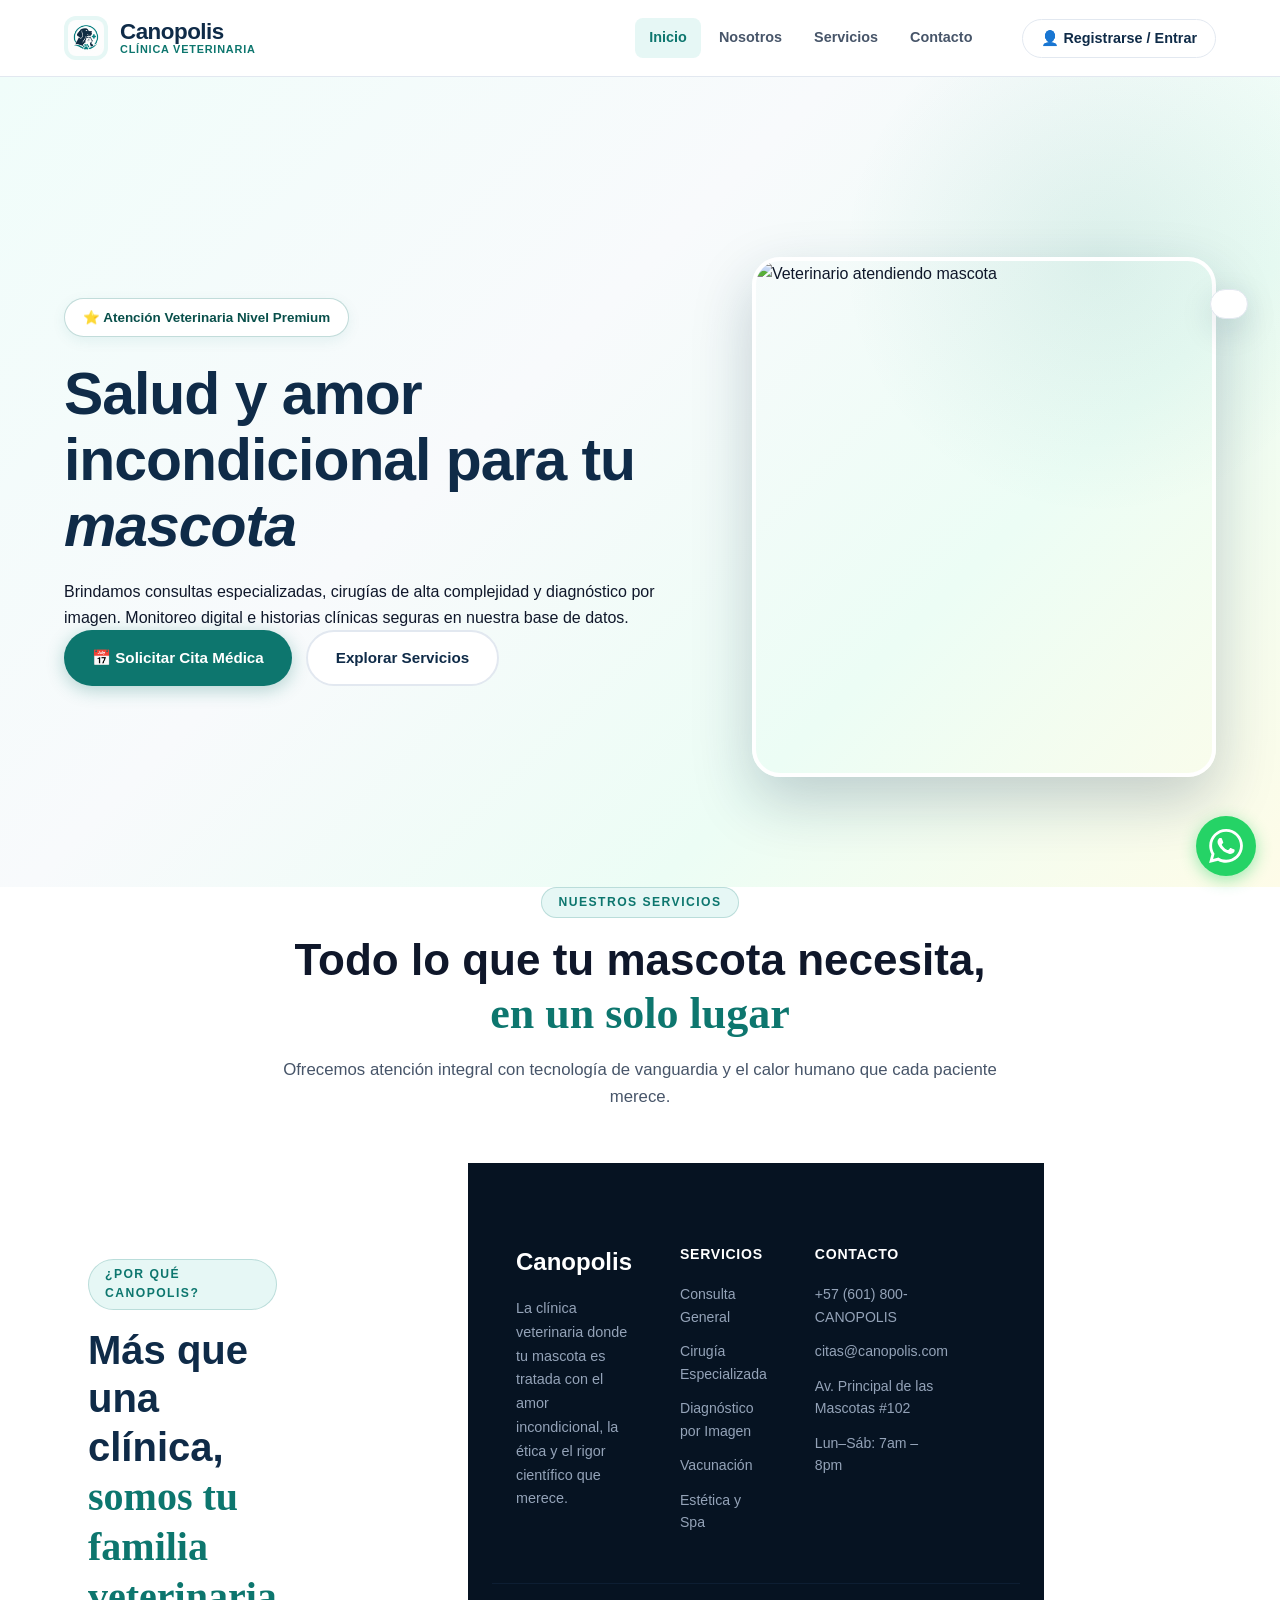
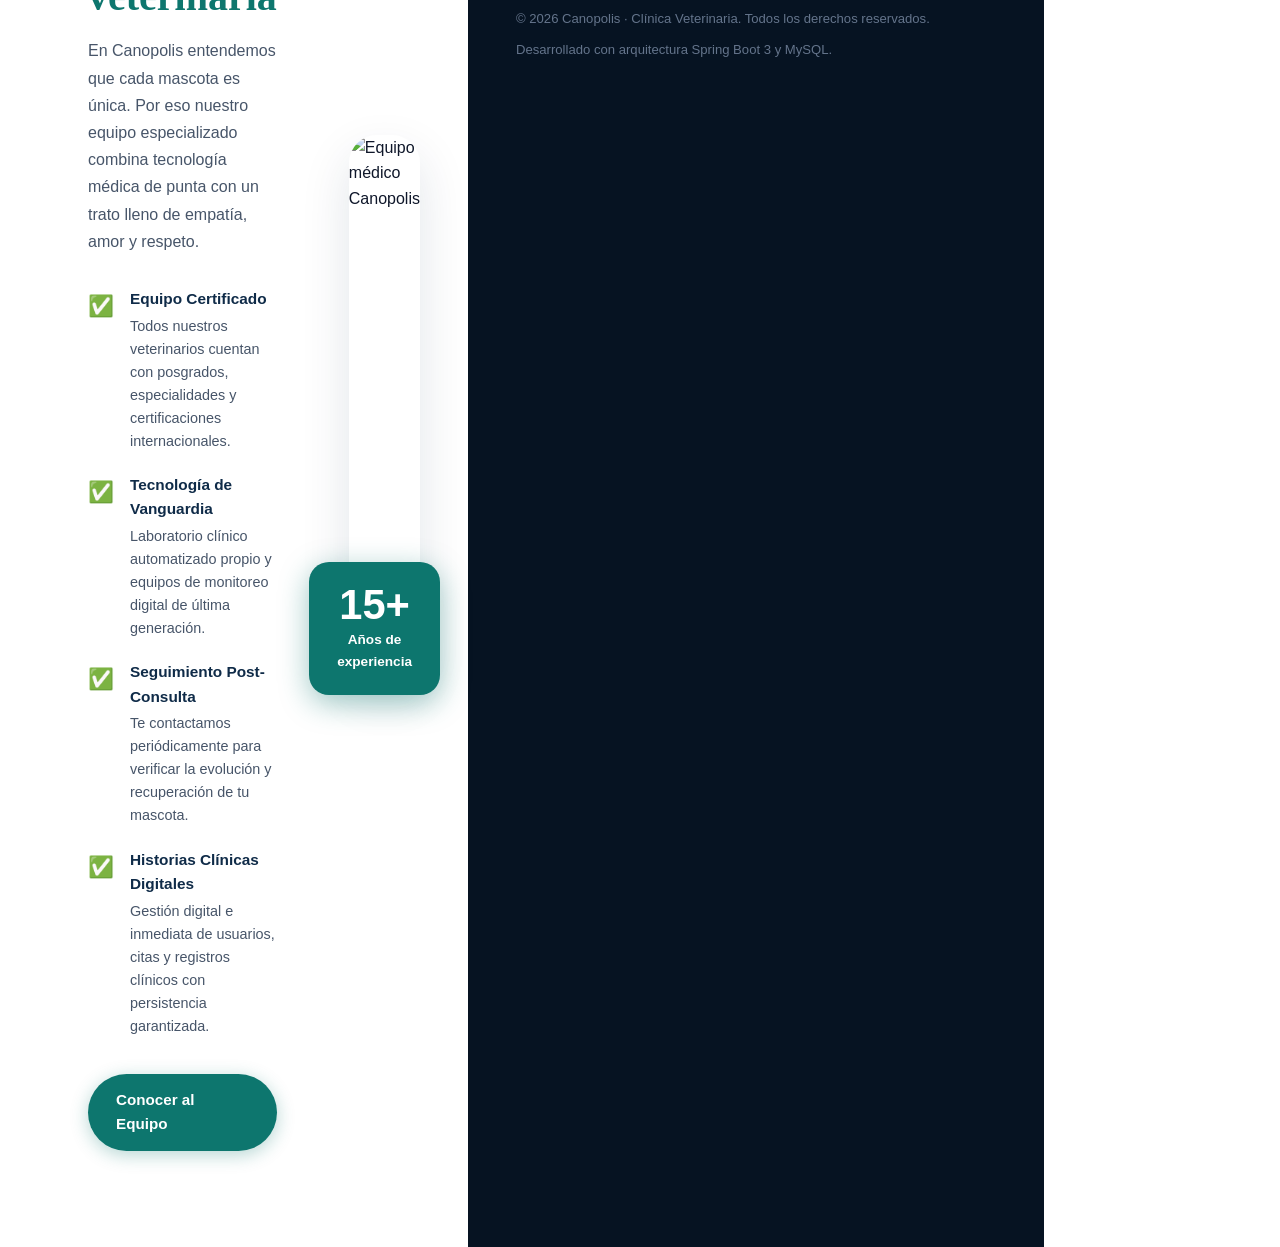
==== commit f4b4feb0: "Update index.html" ====
--- a/src/main/resources/static/index.html
+++ b/src/main/resources/static/index.html
@@ -125,7 +125,7 @@
 
                 <p class="hero-description">
 
-                    Brindamos consultas médicas especializadas,
+                    Brindamos consultas especializadas,
                     cirugías de alta complejidad y
                     diagnóstico por imagen.
 
@@ -411,7 +411,7 @@
 
                     <p>
 
-                        La clínica y hospital veterinario donde
+                        La clínica veterinaria donde
                         tu mascota es tratada con el amor
                         incondicional, la ética y el rigor científico
                         que merece.
@@ -498,8 +498,8 @@
             <div class="footer-bottom">
 
                 <p>
-                    &copy; 2026 Canopolis · Clínica & Hospital
-                    Veterinario. Todos los derechos reservados.
+                    &copy; 2026 Canopolis · Clínica
+                    Veterinaria. Todos los derechos reservados.
                 </p>
 
                 <p>
@@ -539,8 +539,7 @@
             </h3>
 
             <p>
-                Accede al portal médico, historial clínico
-                y gestión MySQL
+    
             </p>
 
 
--- a/src/main/resources/static/css/styles.css
+++ b/src/main/resources/static/css/styles.css
@@ -4118,3 +4118,4 @@
         grid-template-columns: 1fr !important;
     }
 }
+
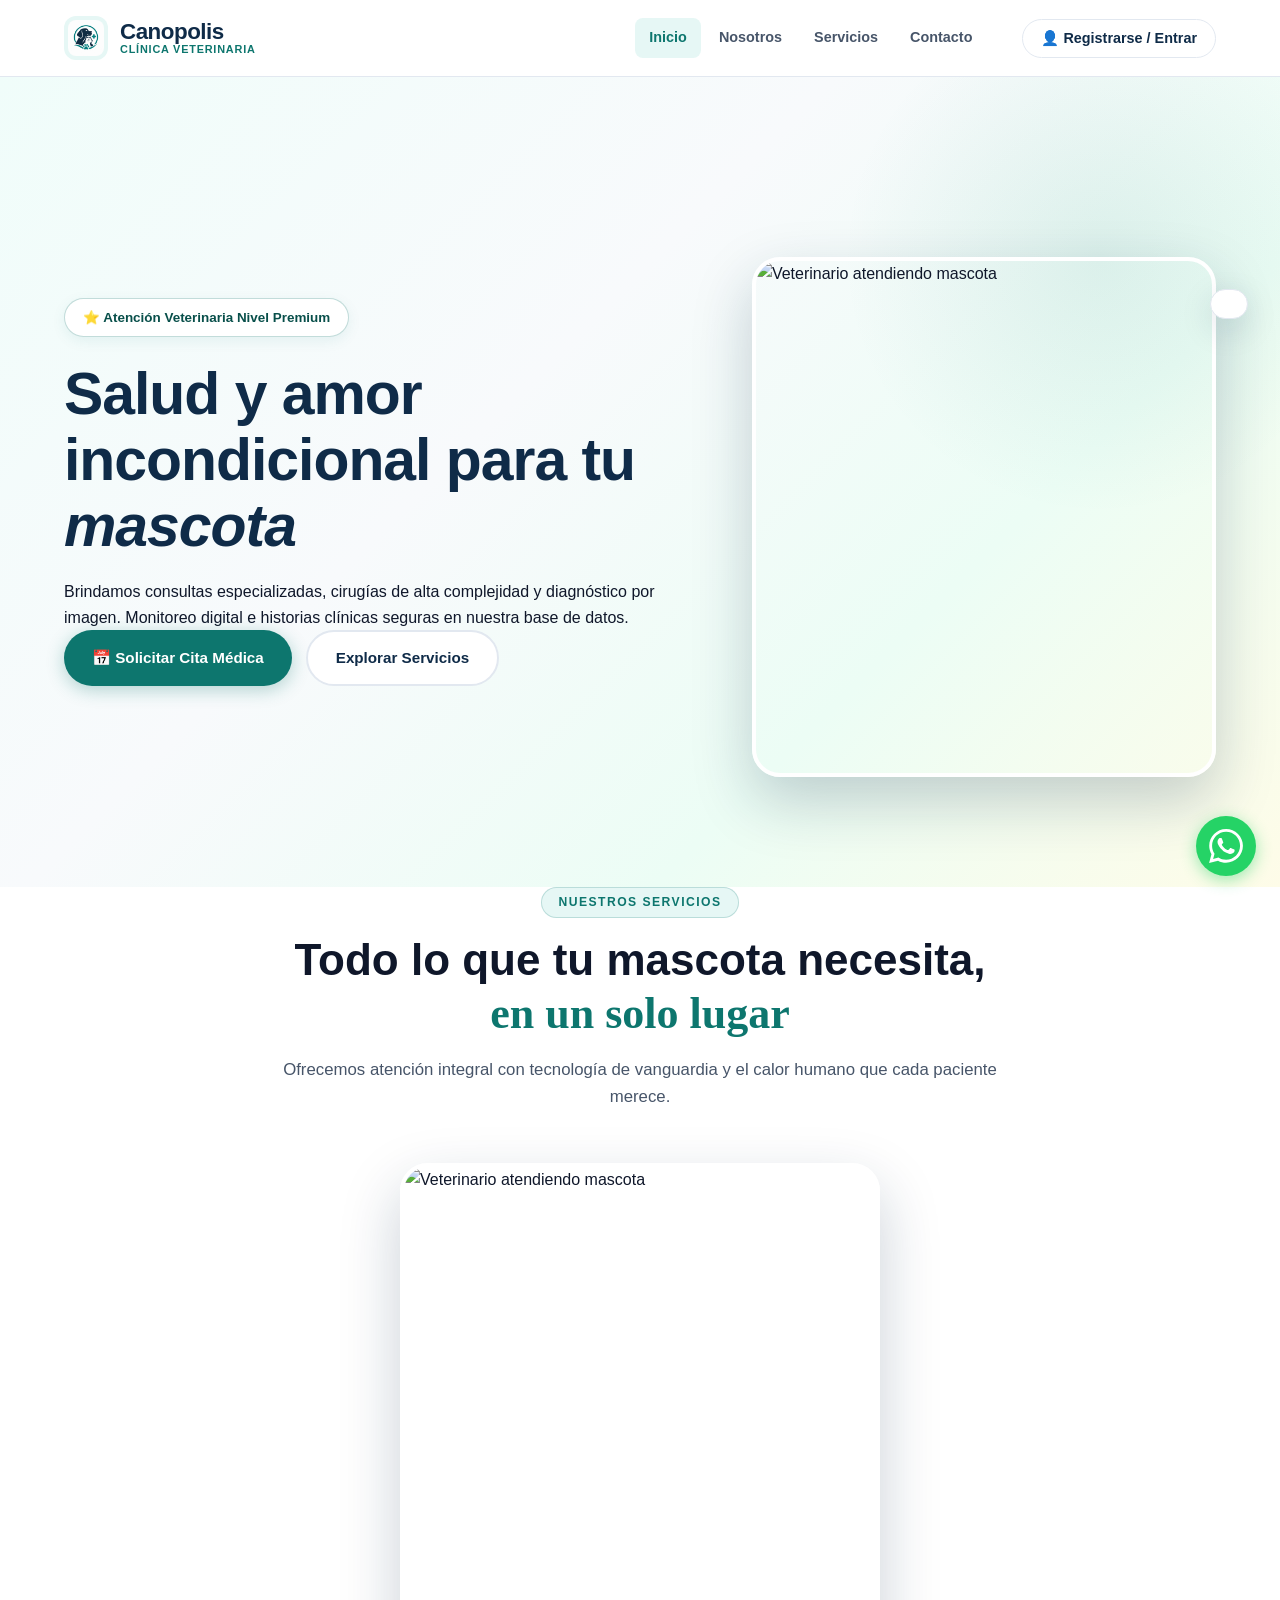
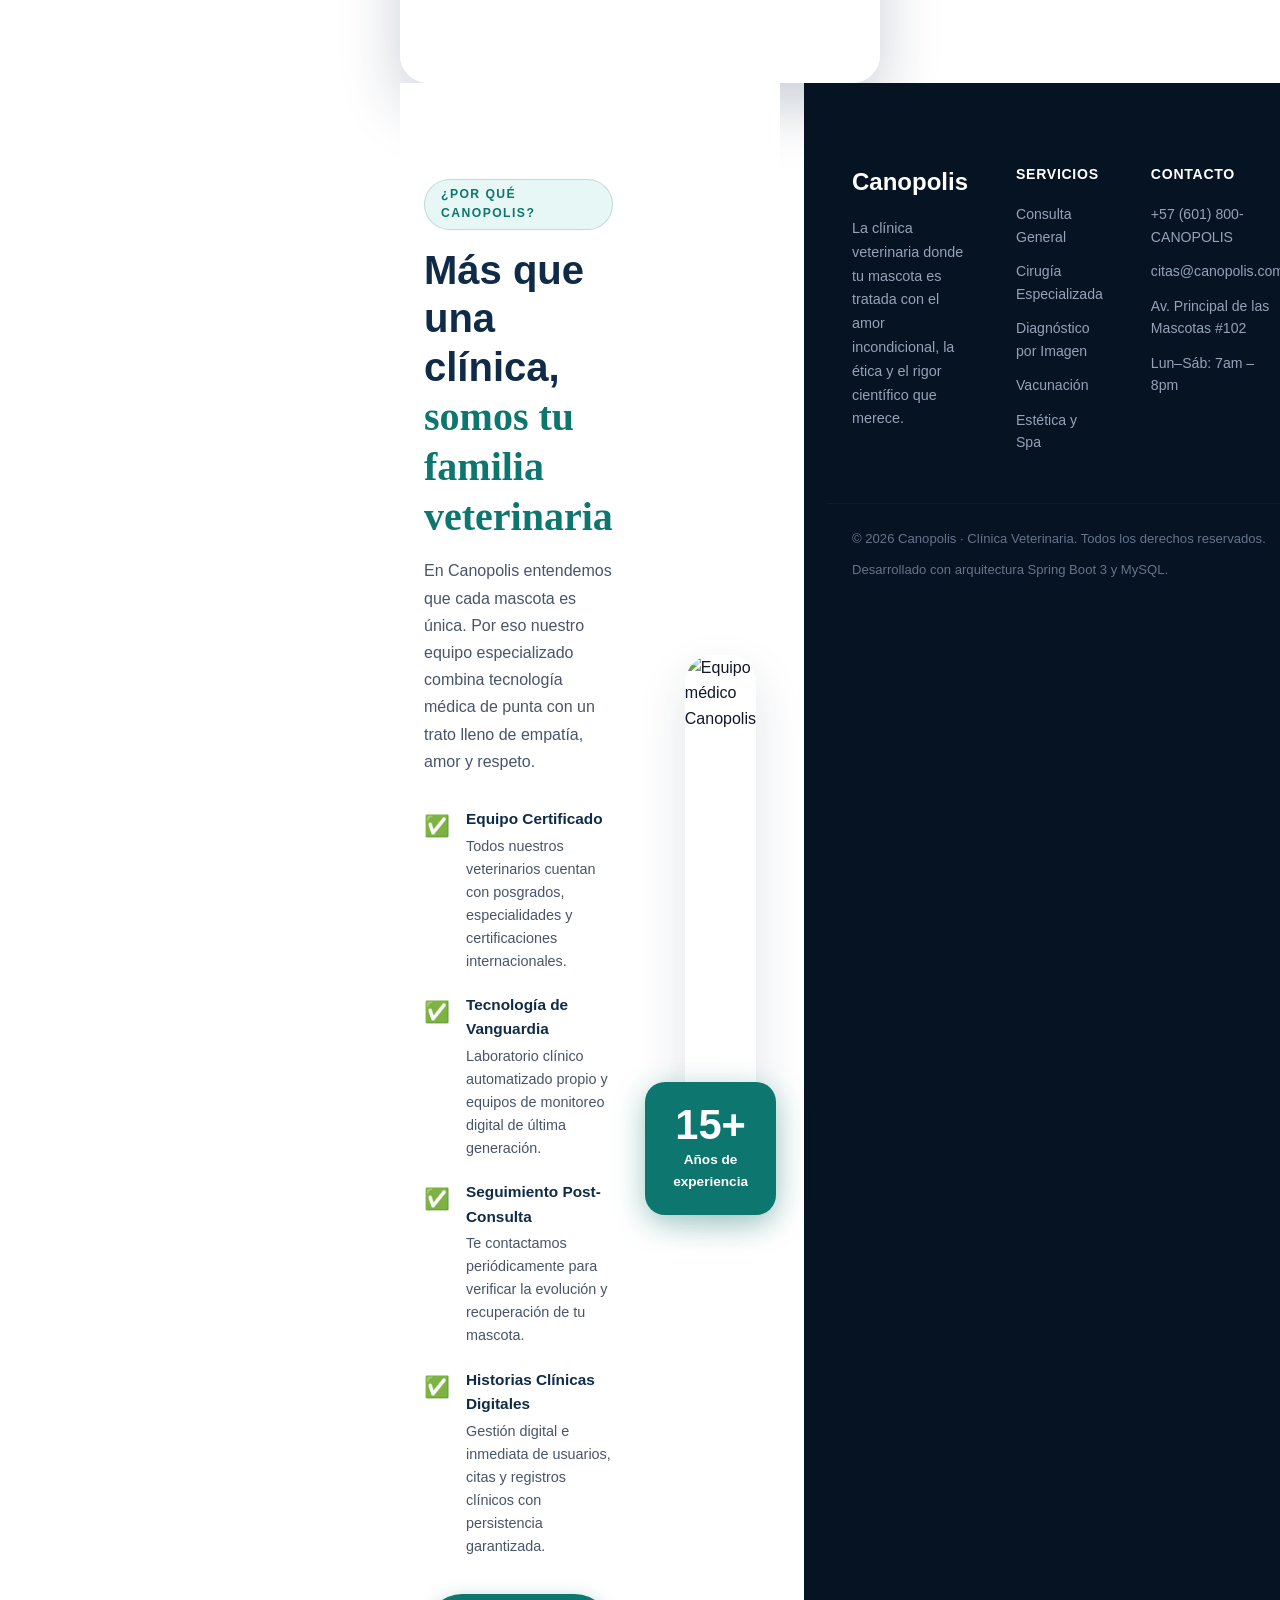
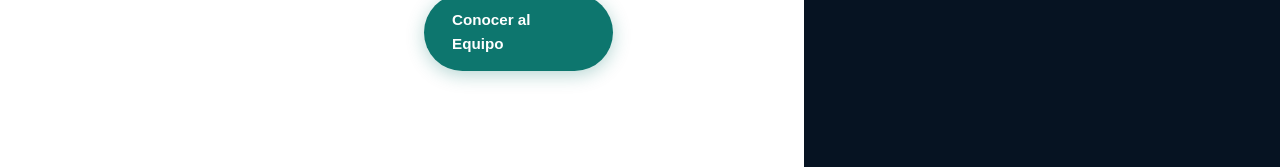
==== commit cc361078: "Add hero image to index.html" ====
--- a/src/main/resources/static/index.html
+++ b/src/main/resources/static/index.html
@@ -212,6 +212,15 @@
                 </p>
 
             </div>
+            <!-- Imagen -->
+            <div class="hero-image-wrap">
+
+                <div class="hero-img-container">
+
+                    <img src="https://images.unsplash.com/photo-1700665537604-412e89a285c3?w=680&h=760&fit=crop&auto=format"
+                         alt="Veterinario atendiendo mascota"
+                         class="hero-img">
+
 
 
             <div class="services-grid">
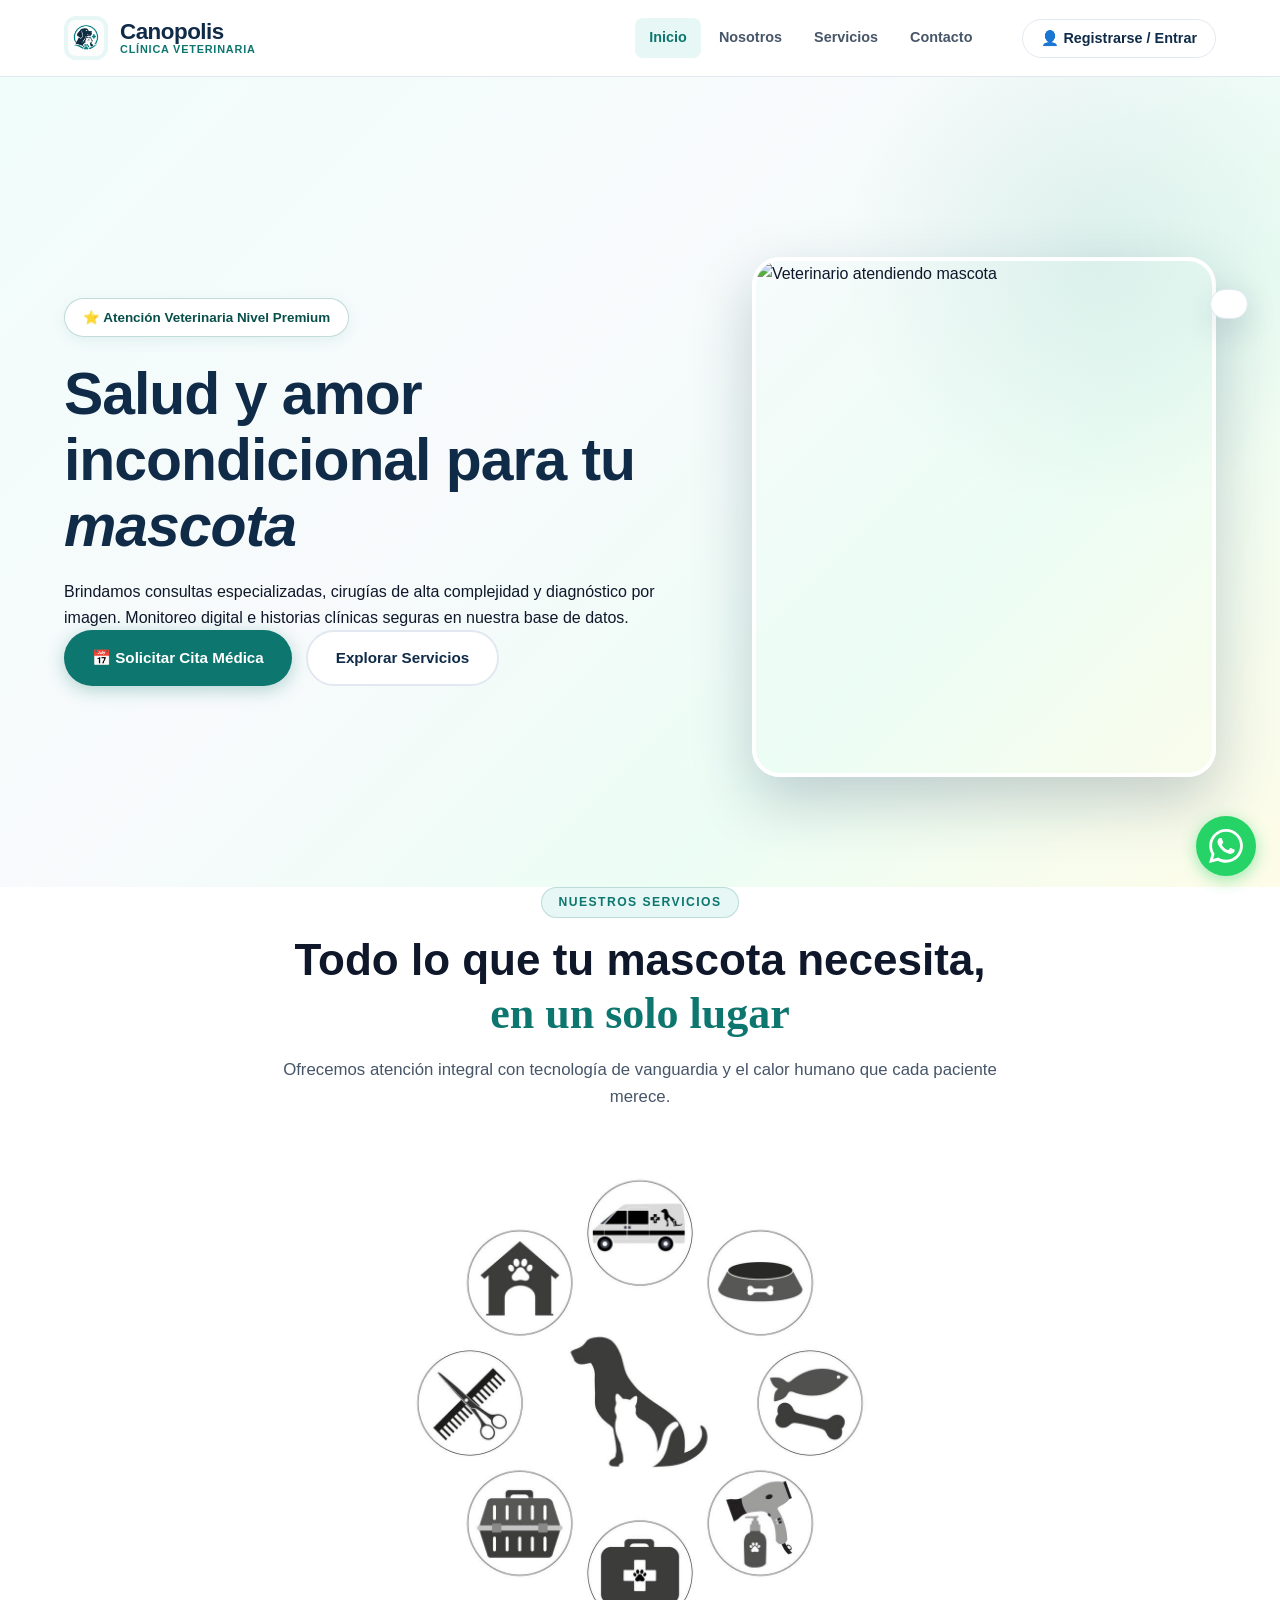
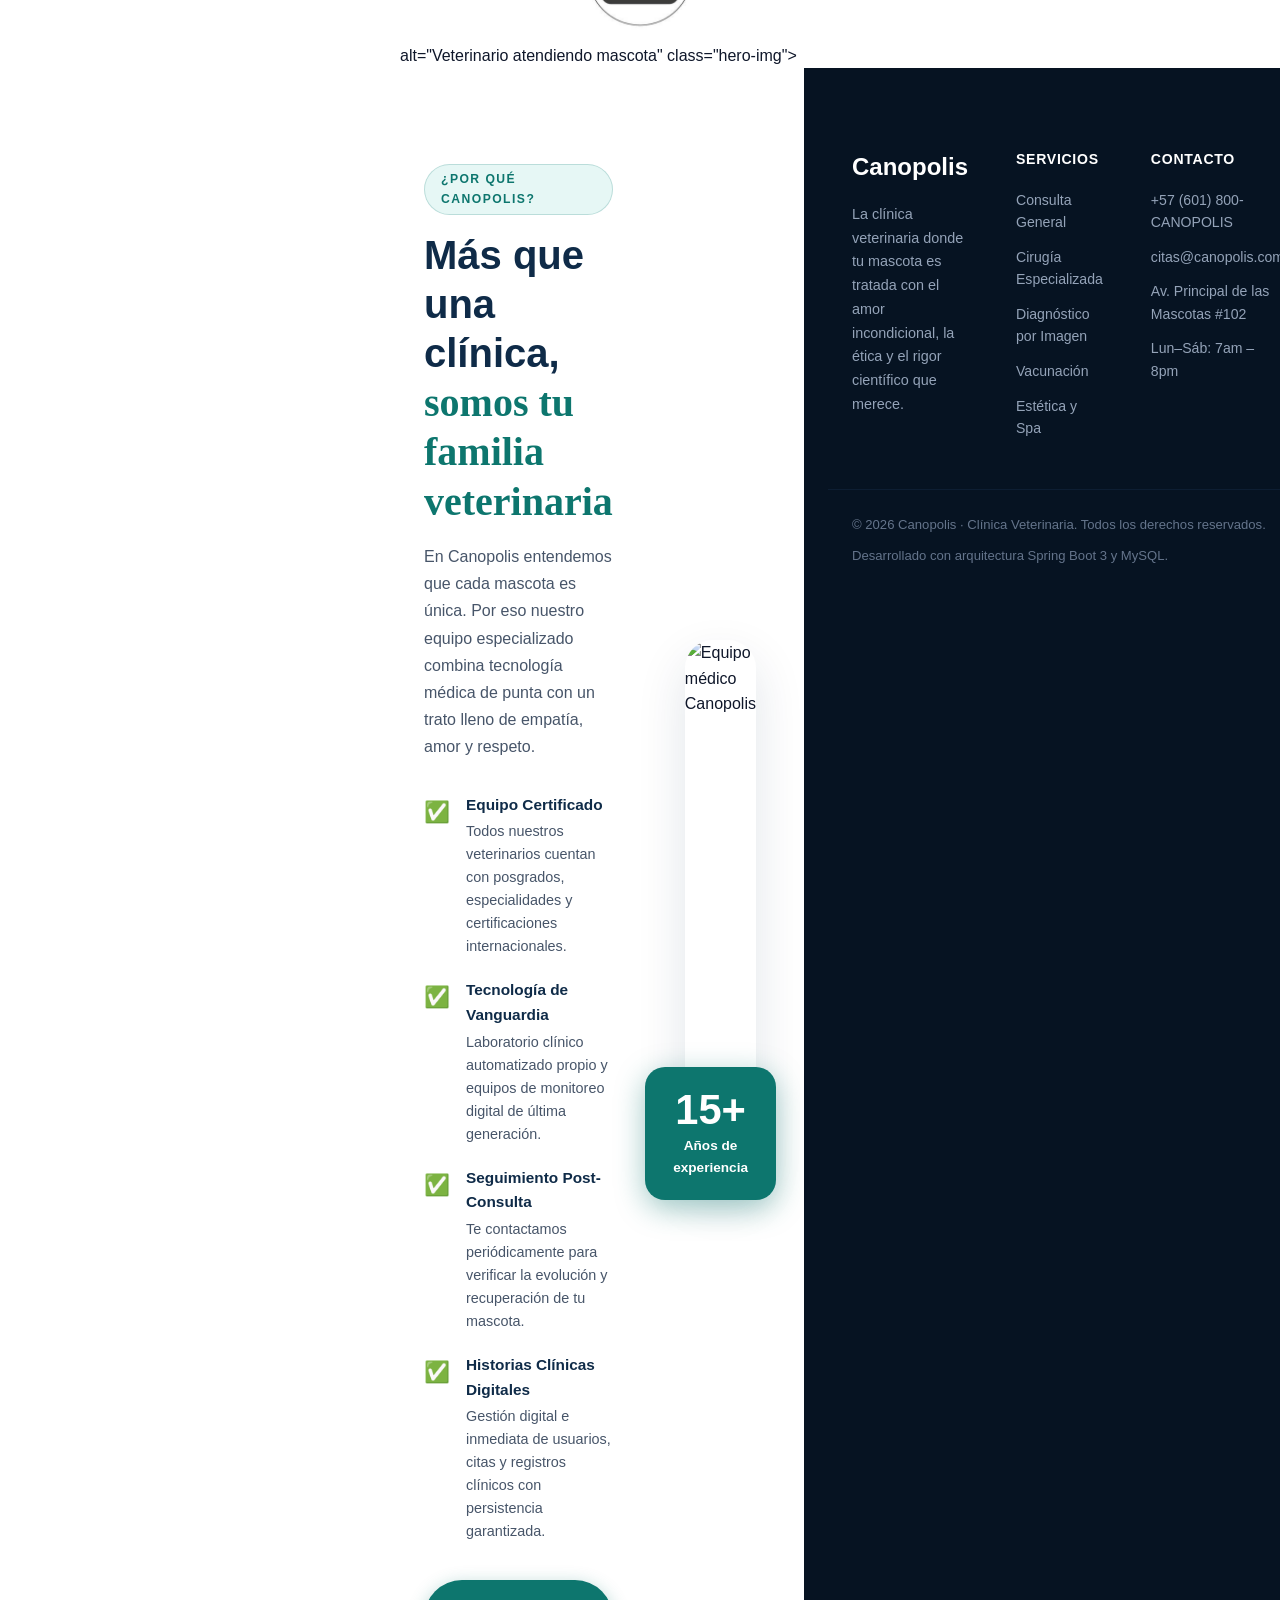
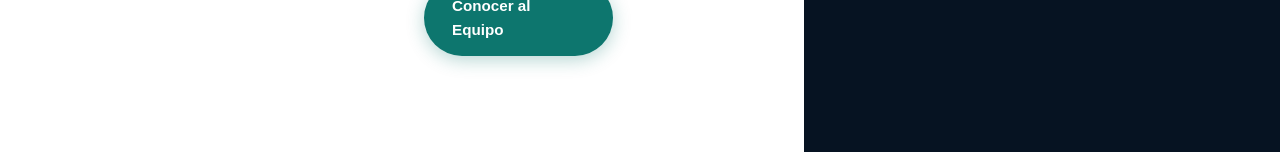
==== commit acc79583: "Change hero image source in index.html Updated image source for hero section in index.html." ====
--- a/src/main/resources/static/index.html
+++ b/src/main/resources/static/index.html
@@ -217,7 +217,7 @@
 
                 <div class="hero-img-container">
 
-                    <img src="https://images.unsplash.com/photo-1700665537604-412e89a285c3?w=680&h=760&fit=crop&auto=format"
+                    <img src="images/Servicios.jpg" alt="imagen de sevicios" class="team-photo">
                          alt="Veterinario atendiendo mascota"
                          class="hero-img">
 
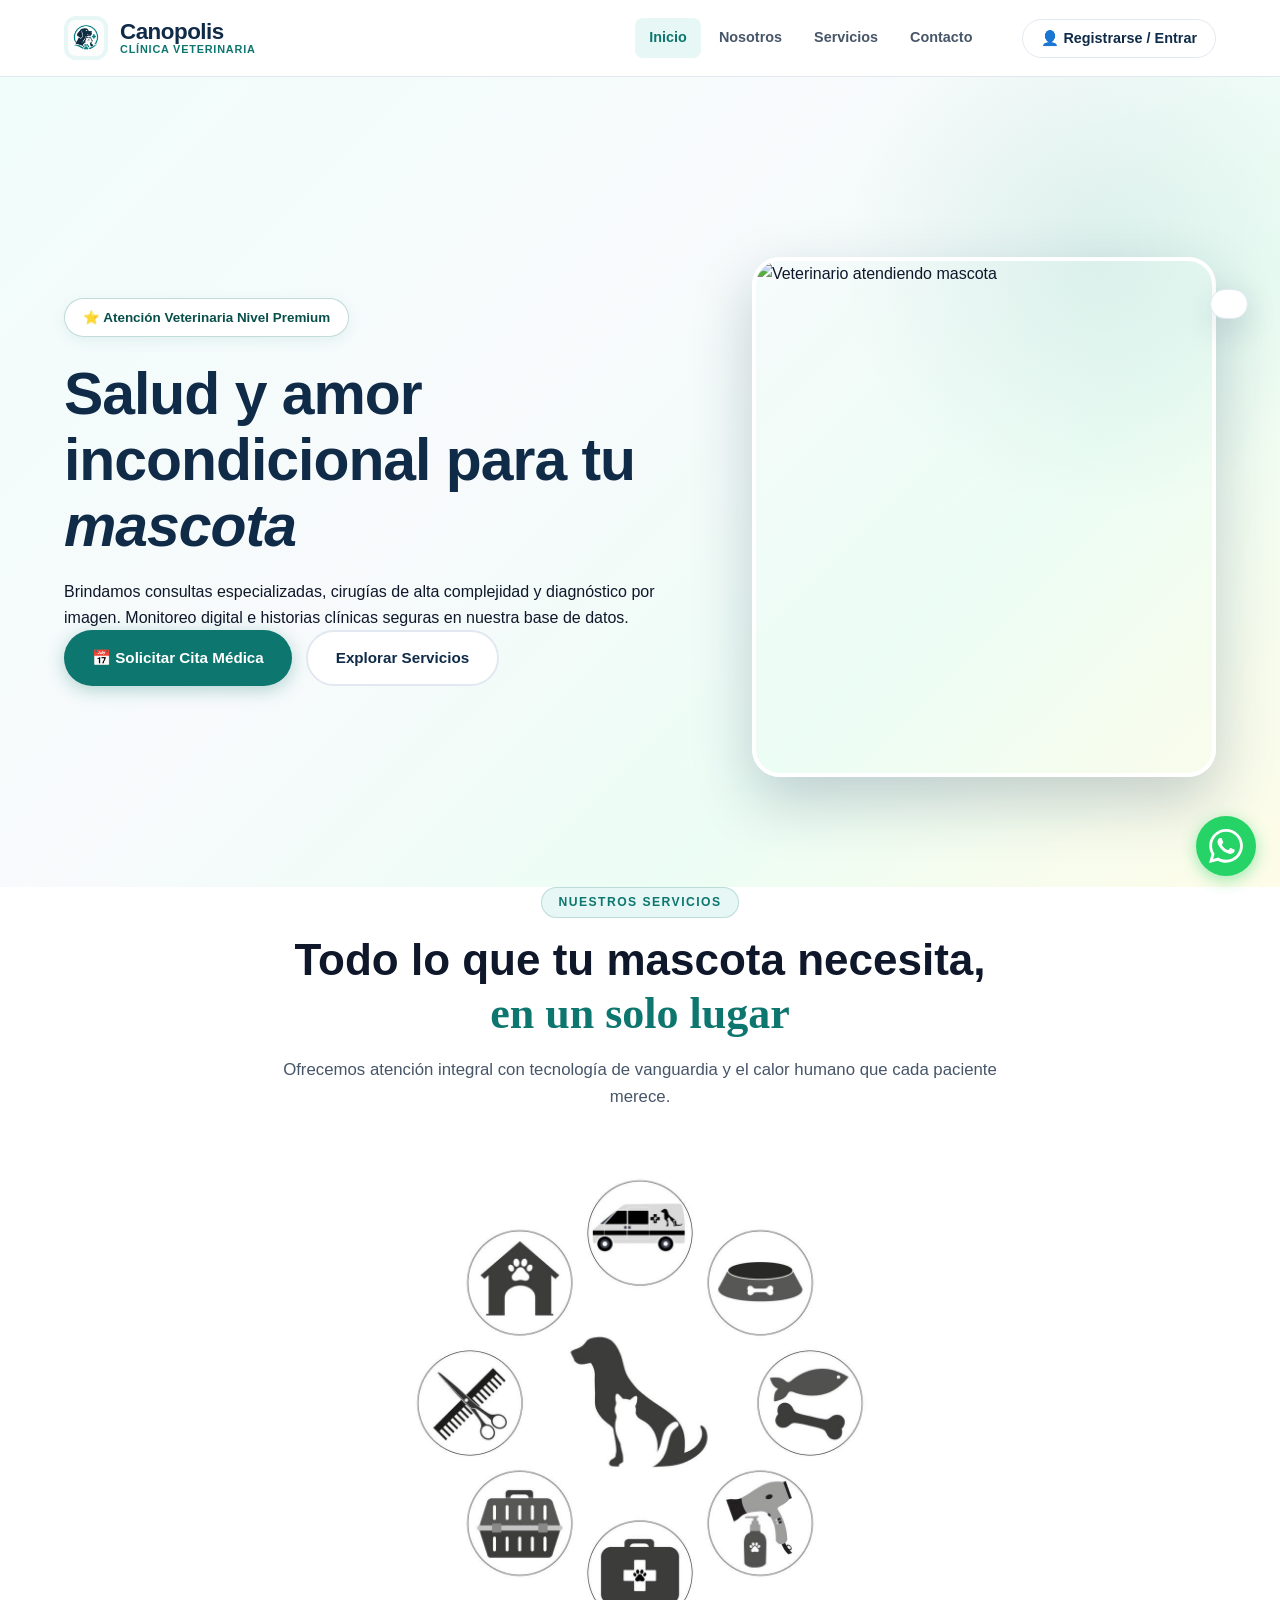
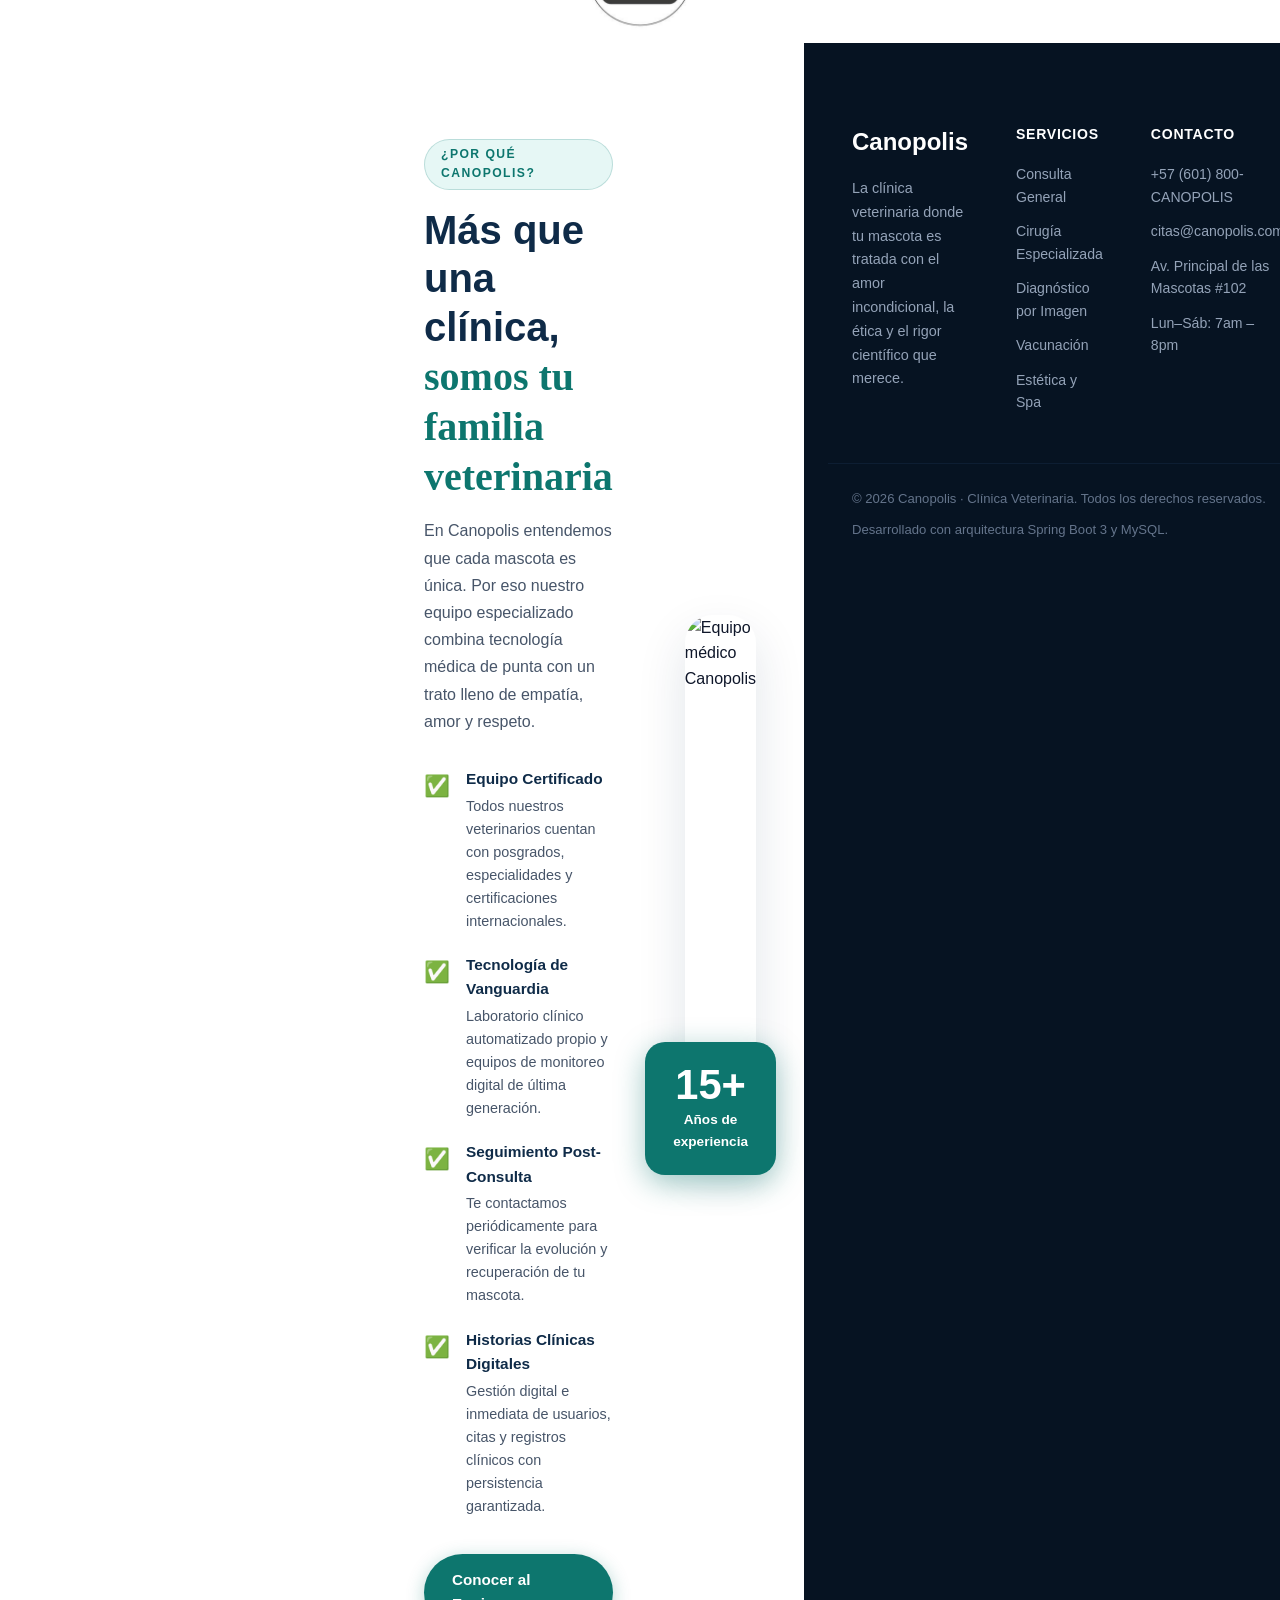
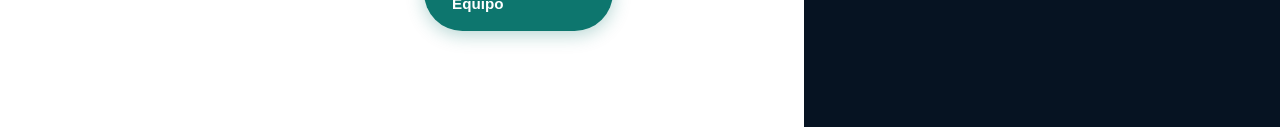
==== commit 5417bf20: "Clean up image tag in index.html Removed redundant attributes from the image tag." ====
--- a/src/main/resources/static/index.html
+++ b/src/main/resources/static/index.html
@@ -218,8 +218,7 @@
                 <div class="hero-img-container">
 
                     <img src="images/Servicios.jpg" alt="imagen de sevicios" class="team-photo">
-                         alt="Veterinario atendiendo mascota"
-                         class="hero-img">
+                         
 
 
 
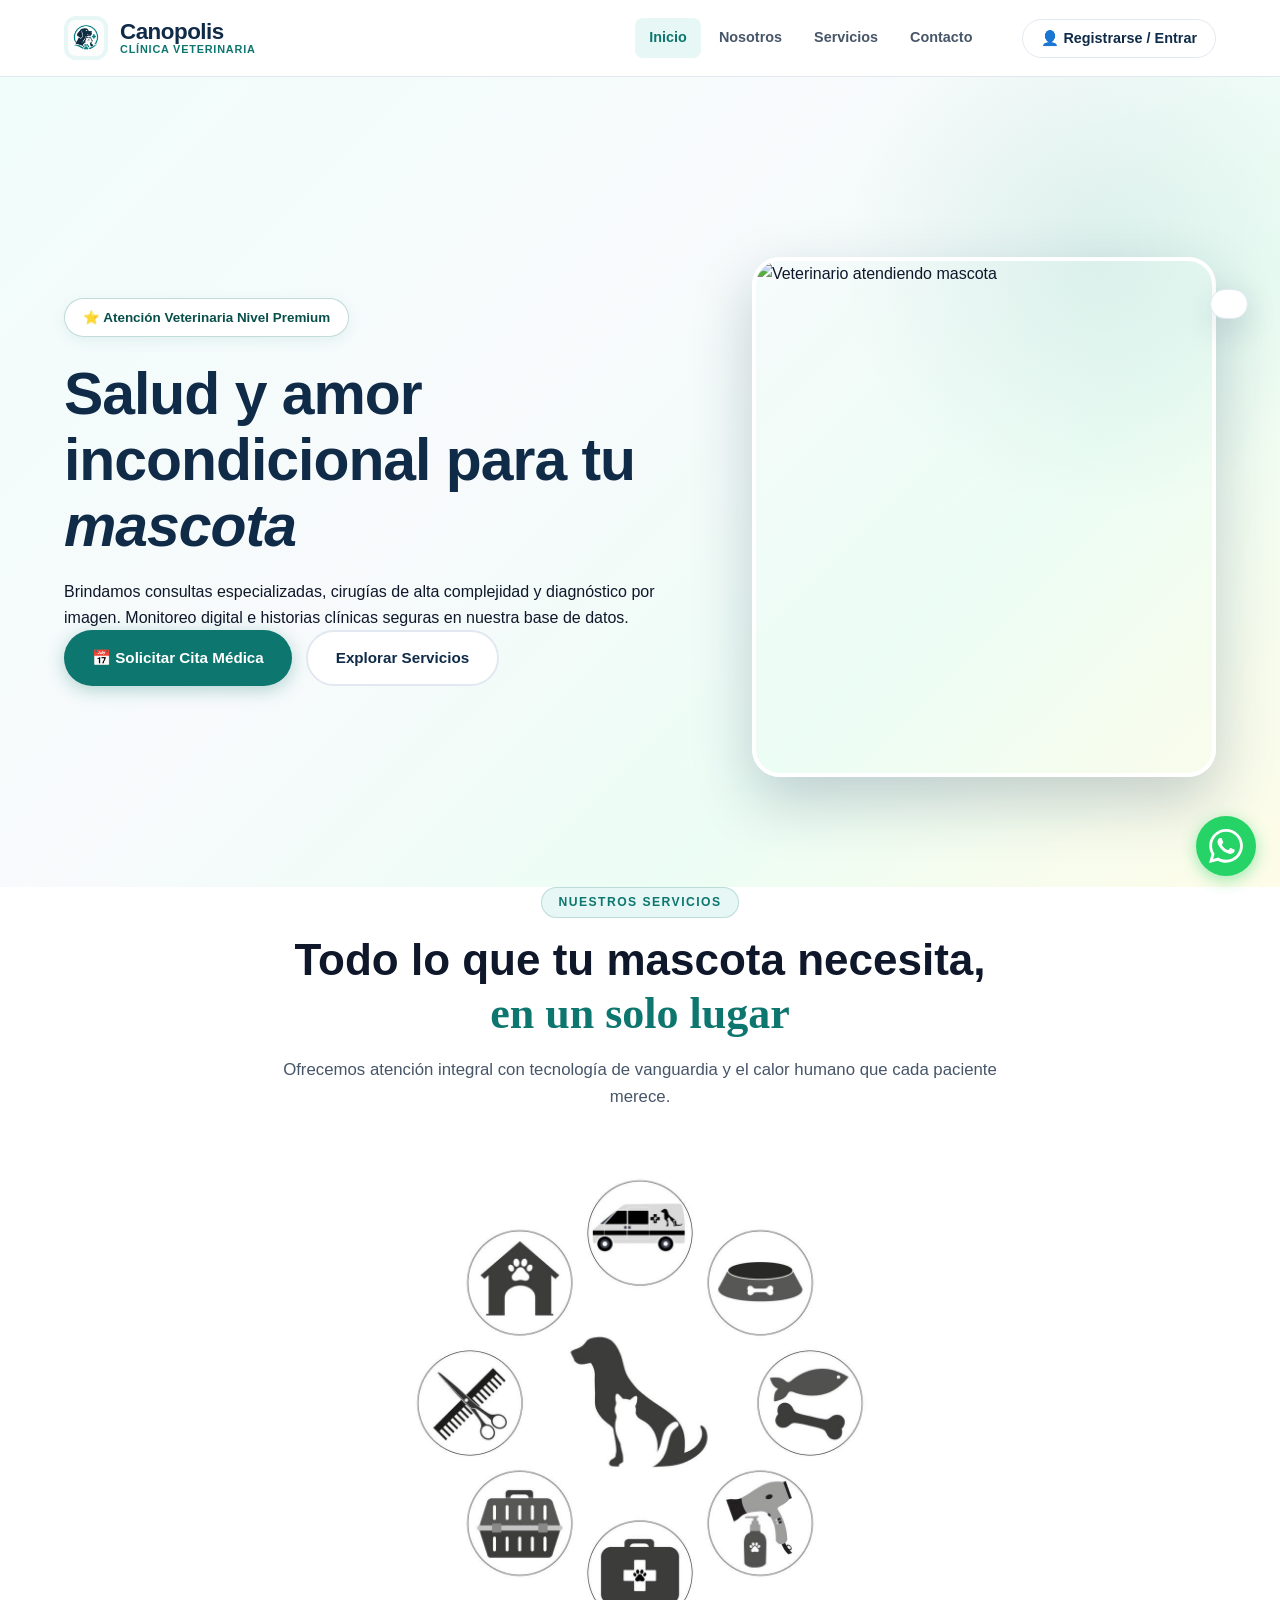
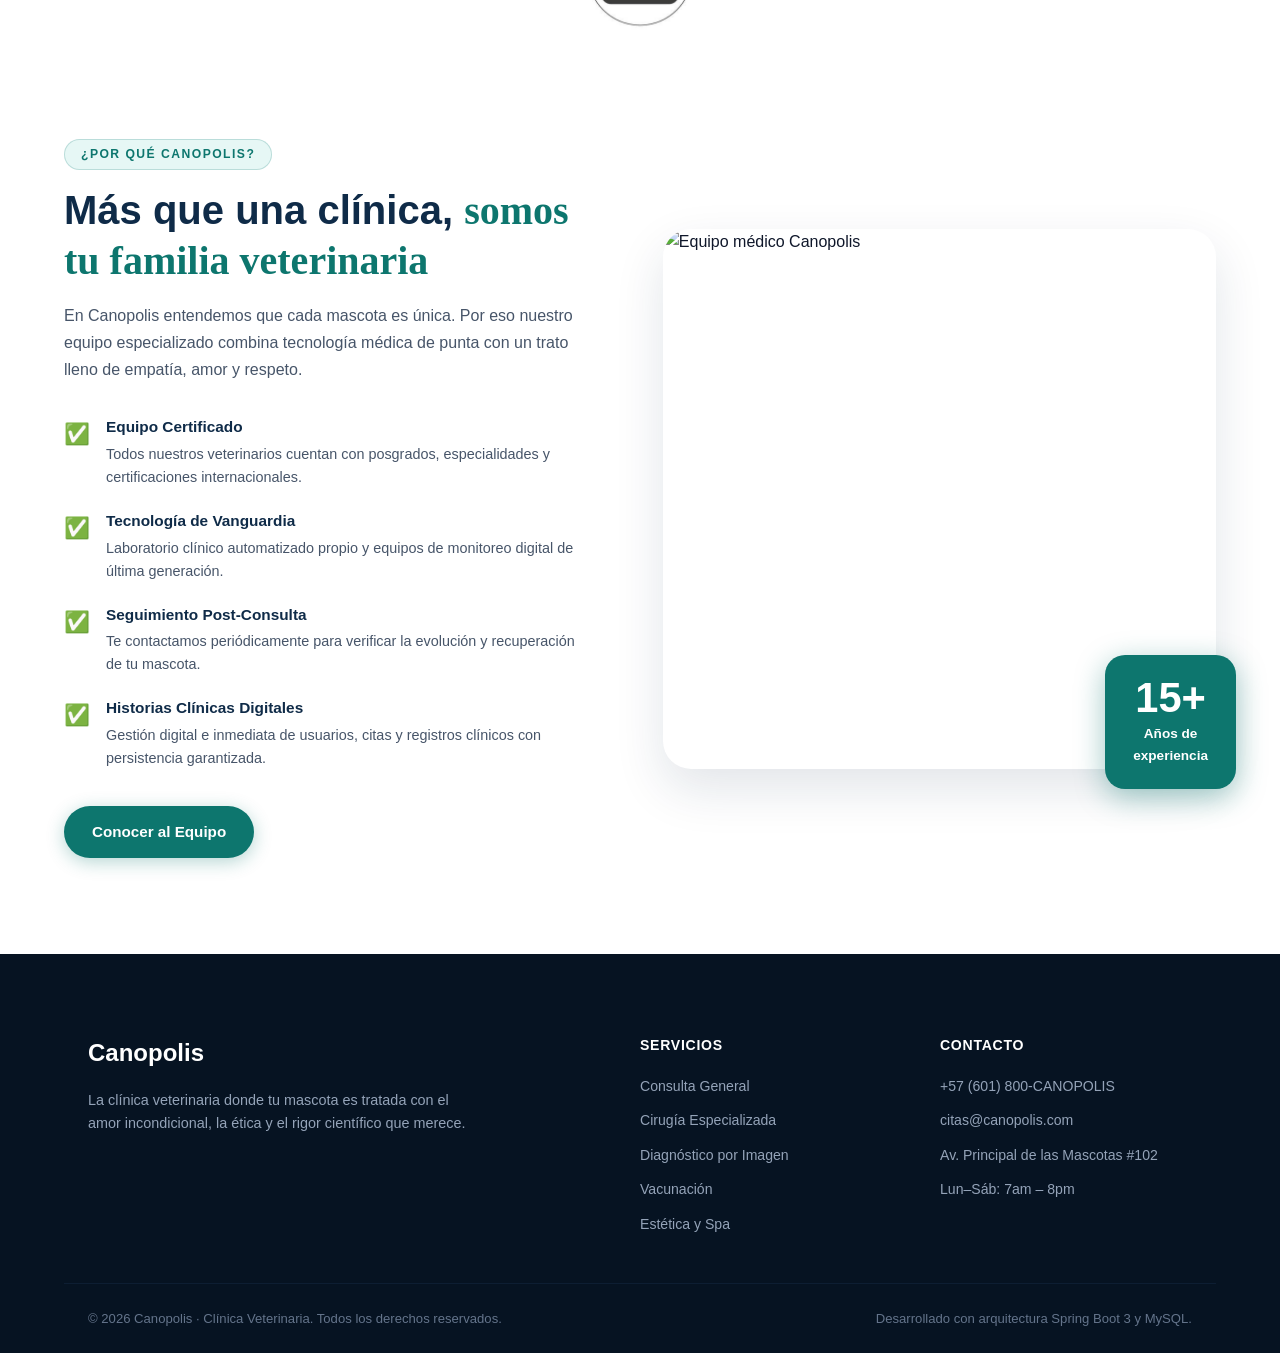
==== commit a3329608: "Update index.html" ====
--- a/src/main/resources/static/index.html
+++ b/src/main/resources/static/index.html
@@ -222,7 +222,8 @@
 
 
 
-            <div class="services-grid">
+            <div class="services-grid"></div>
+    </section>        
 
     <!-- =======================================================
          POR QUÉ ELEGIRNOS
--- a/src/main/resources/static/css/styles.css
+++ b/src/main/resources/static/css/styles.css
@@ -1544,7 +1544,7 @@
 
 .footer-inner {
   display: grid;
-  grid-template-columns: 2fr 1fr 1fr 1fr;
+  grid-template-columns: 2fr 1fr 1fr;
   gap: 48px;
   padding: 80px 24px 48px;
   max-width: 1200px;
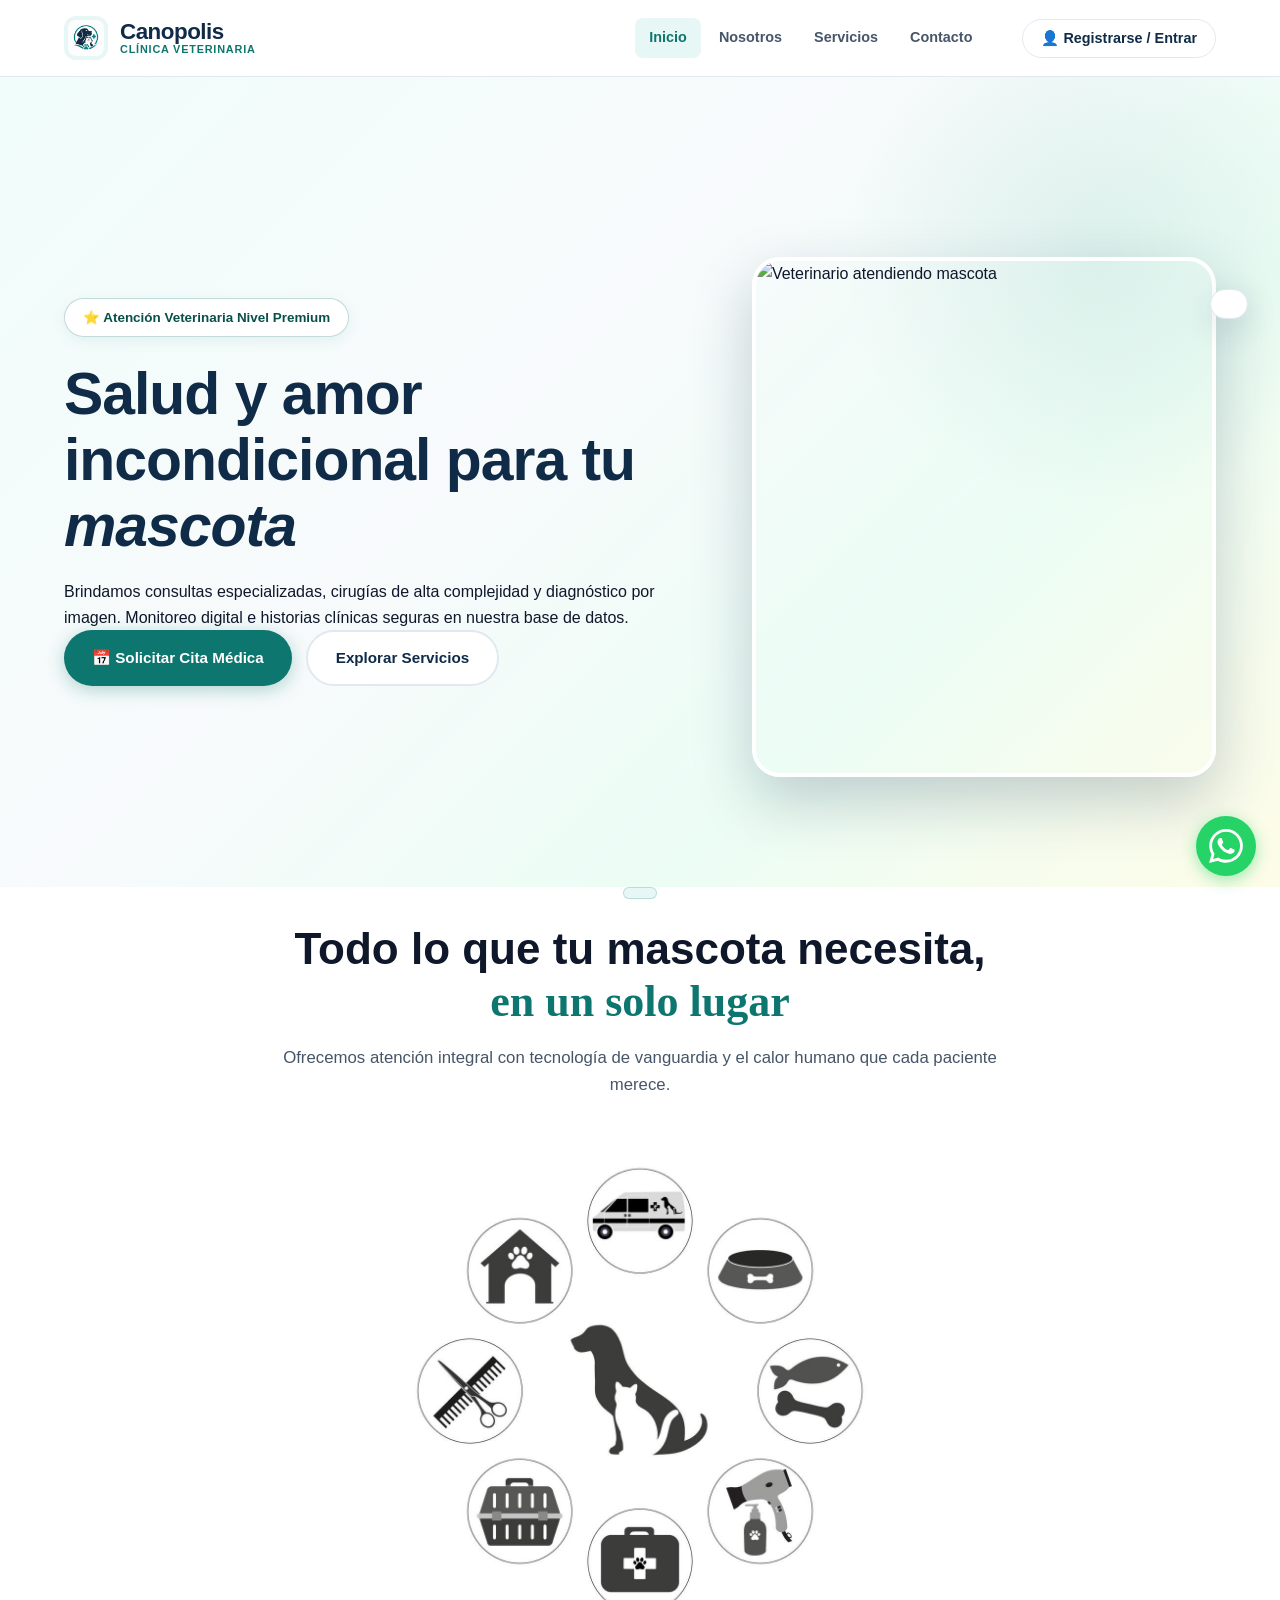
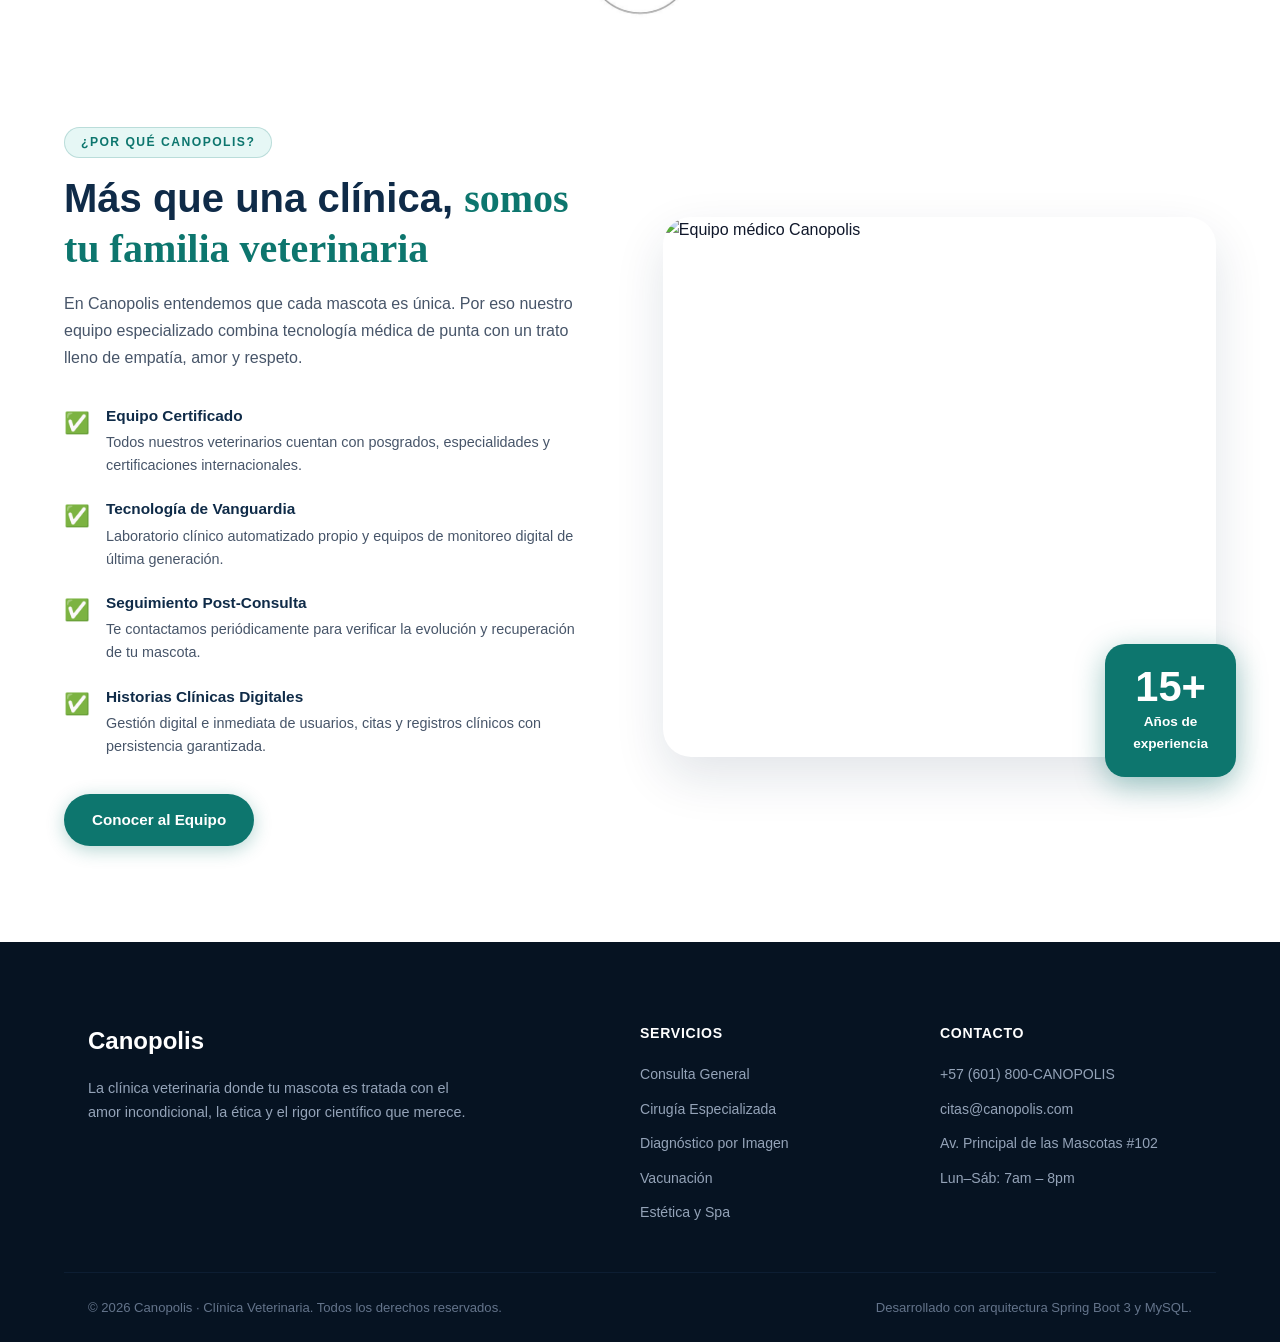
==== commit e801b864: "Remove 'NUESTROS SERVICIOS' from index.html" ====
--- a/src/main/resources/static/index.html
+++ b/src/main/resources/static/index.html
@@ -193,7 +193,7 @@
             <div class="section-header">
 
                 <span class="section-label">
-                    NUESTROS SERVICIOS
+                    
                 </span>
 
                 <h2 class="section-title">
